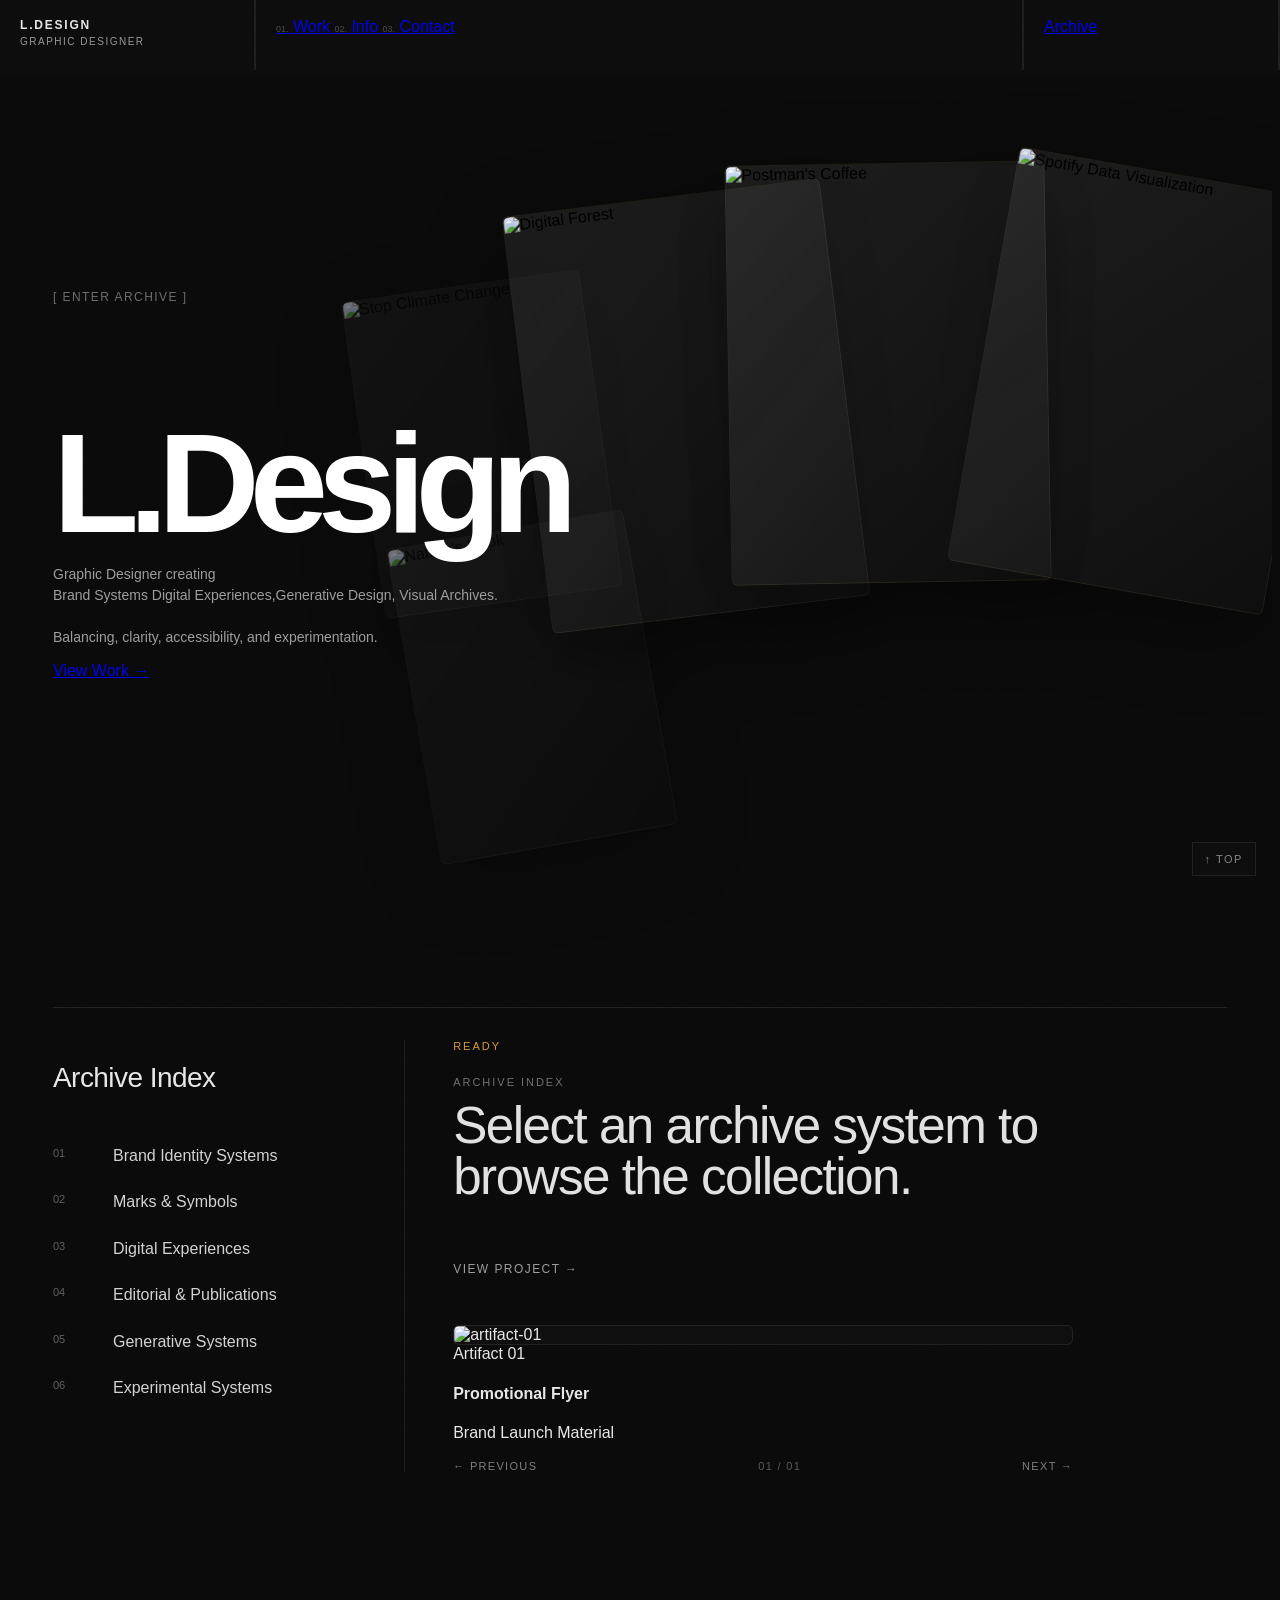
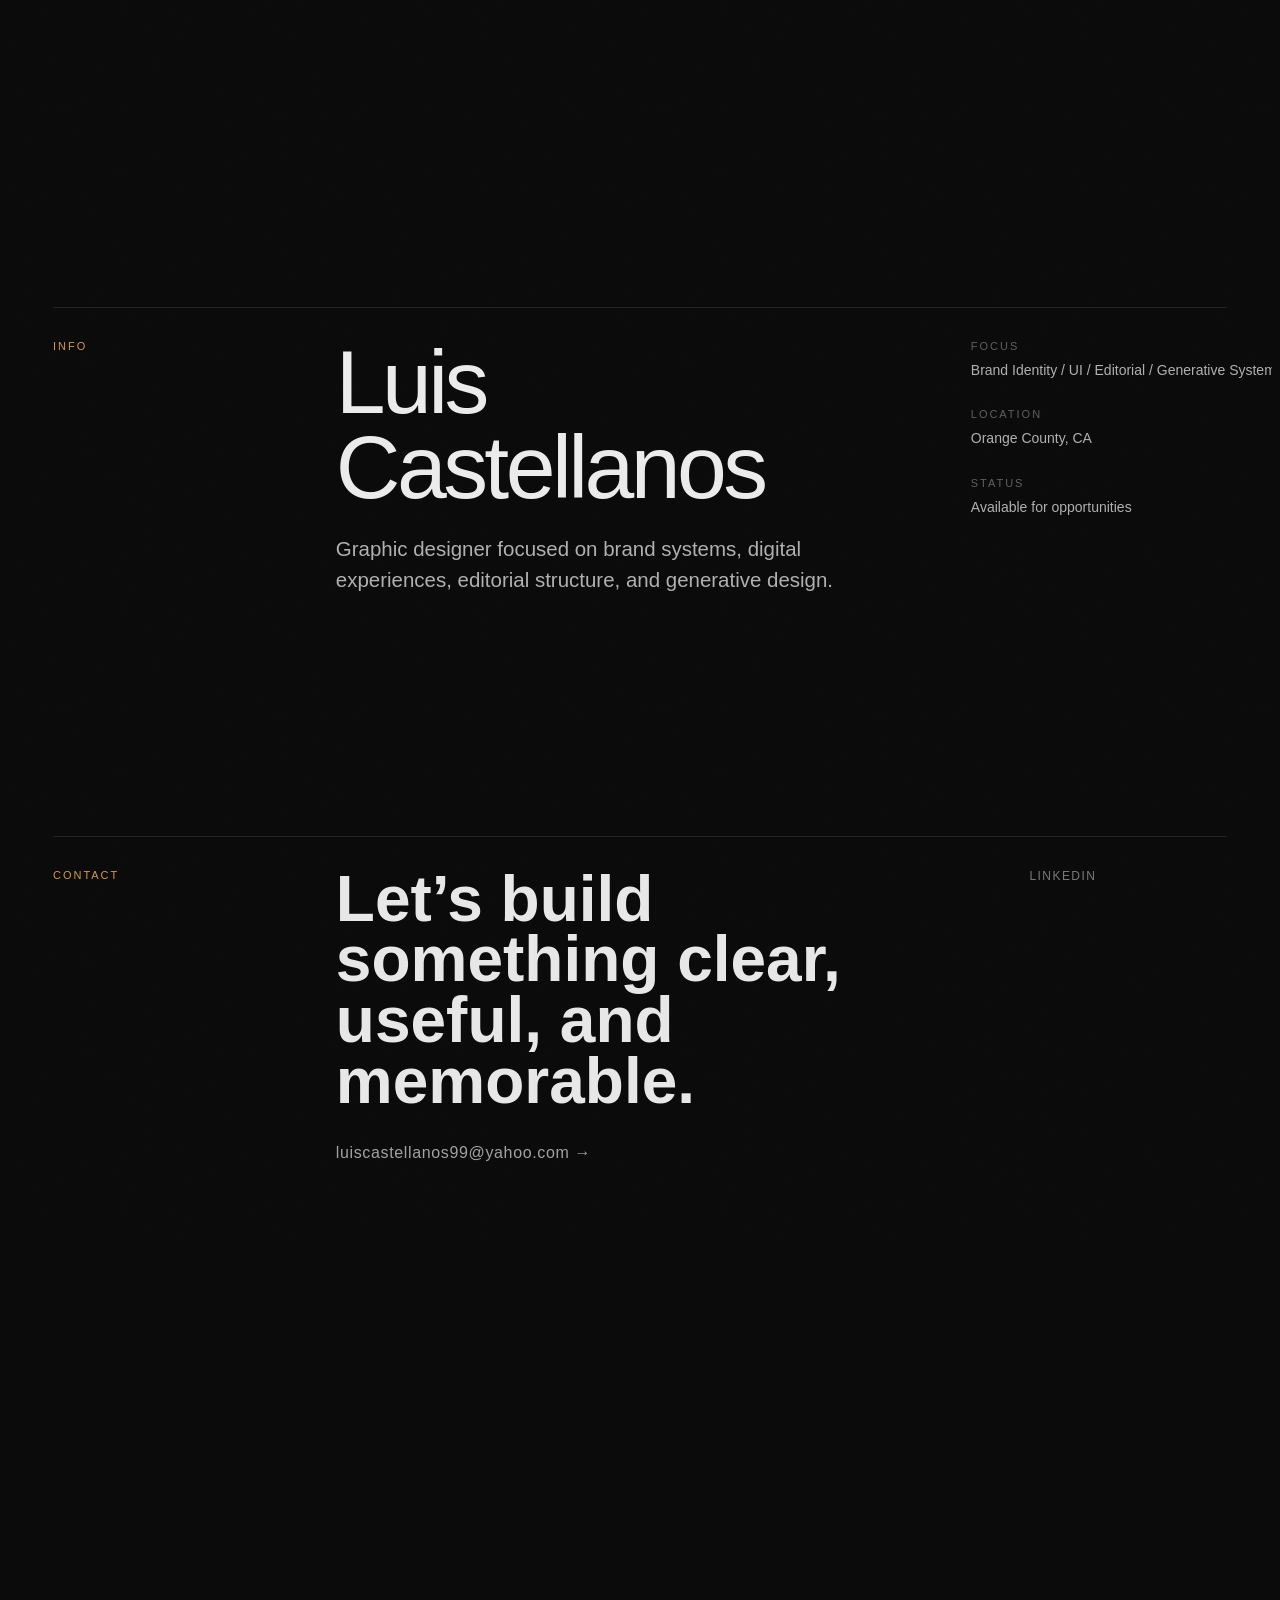
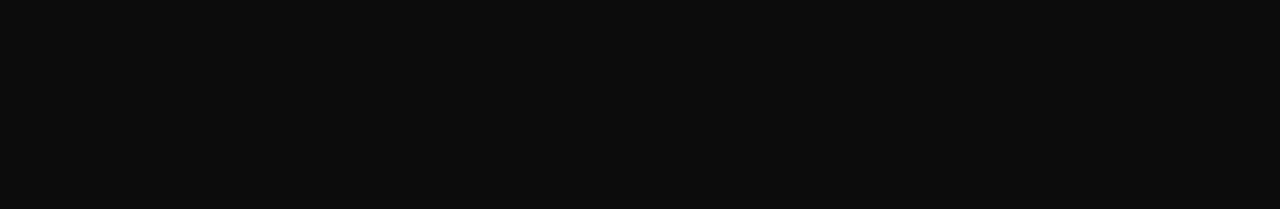
==== index.html @ 3e008306 "Add files via upload" ====
<!DOCTYPE html>
<html lang="en">
<head>
  <meta charset="UTF-8" />
  <meta name="viewport" content="width=device-width, initial-scale=1.0"/>
  <title>L.Design - Graphic Designer Portfolio</title>
  <link rel="stylesheet" href="style.css" />
  <link rel="stylesheet" href="postmans-coffee.css" />
  
</head>

<body>
  <div class="bg-texture">

    <div class="grain-layer"></div>
    <div class="grid-layer"></div>

    <!-- Nav Bar -->
    <nav class="nav-strip" role="navigation" aria-label="Main navigation">

      <!-- LEFT: Identity -->
      <div class="nav-zone nav-zone--left">
        <div class="nav-pip"></div>
        <div class="nav-identity">
          <span class="nav-identity__name">L.Design</span>
          <span class="nav-identity__role">Graphic Designer</span>
        </div>
      </div>

      <!-- CENTER: Primary Links -->
     <div class="nav-zone nav-zone--center">
   <a href="#archive" class="nav-link is-active">
    <span class="nav-link__index">01.</span>
    Work
  </a>

    <a href="#about" class="nav-link">
    <span class="nav-link__index">02.</span>
    Info
   </a>

    <a href="#contact" class="nav-link">
    <span class="nav-link__index">03.</span>
    Contact
      </a>
    </div>

      <!-- RIGHT: Archive -->
      <div class="nav-zone nav-zone--right">
        <a href="#archive" class="nav-tag">Archive</a>
        <div class="nav-pip"></div>
      </div>

      <!-- MOBILE: fallback -->
      <div class="nav-mobile-menu" aria-label="Open menu">
        <span></span>
        <span></span>
        <span></span>
      </div>

    </nav>
<!-- End of Nav Bar -->
 
 <!-- Hero Section -->
    <main class="hero-section">

  <section class="hero-copy">

    <span class="hero-label">[ ENTER ARCHIVE ]</span>

    <h1>L.Design</h1>

    <p>
      Graphic Designer creating<br>
      Brand Systems
      Digital Experiences,Generative Design, Visual Archives.
      <br>
      <br>
      Balancing, clarity, accessibility, and experimentation.
    </p>
     

    <a href="#work" class="hero-cta">View Work →</a>

  </section>


  <section class="hero-visual">

  <a href="digital-forest.html" class="hero-card card-1">
    <div class="card-float">
      <img
        src="images/Card-Visual-1-Vr2.webp"
        class="card-image"
        alt="Digital Forest">
    </div>

    <div class="annotation">
      <div class="annotation-line"></div>

      <div class="annotation-content">
        <span class="annotation-id">SYS-01</span>
        <h3 class="annotation-title">DIGITAL FOREST</h3>
        <p class="annotation-type">UI / UX Design System</p>
        <span class="annotation-status">ACTIVE ●</span>
      </div>
    </div>
  </a>


  <a href="postmans-coffee.html" class="hero-card card-2">
    <div class="card-float">
      <img
        src="images/Card-Visual-2-Vr2.webp"
        class="card-image"
        alt="Postman's Coffee">
    </div>

    <div class="annotation">
      <div class="annotation-line"></div>

      <div class="annotation-content">
        <span class="annotation-id">SYS-02</span>
        <h3 class="annotation-title">POSTMAN'S COFFEE</h3>
        <p class="annotation-type">Brand Identity System</p>
        <span class="annotation-status">ACTIVE ●</span>
        
      </div>
    </div>
  </a>


  <a href="spotify-data-visualization.html" class="hero-card card-3">
    <div class="card-float">
      <img
        src="images/Card-Visual-4-Vr2.jpg"
        class="card-image"
        alt="Spotify Data Visualization">
    </div>

    <div class="annotation">
      <div class="annotation-line"></div>

      <div class="annotation-content">
        <span class="annotation-id">SYS-21</span>
        <h3 class="annotation-title">SPOTIFY DATA VISUALIZATION</h3>
        <p class="annotation-type">Generative / Data System</p>
        <span class="annotation-status">ACTIVE ●</span>
      </div>
    </div>
  </a>

<div class="hero-card card-4 card-secondary">
  <div class="card-float">
    <img
      src="images/Card-Visual-4-Vr3.webp"
      class="card-image"
      alt="Stop Climate Change">
  </div>
</div>

<div class="hero-card card-5 card-secondary">
  <div class="card-float">
    <img
      src="images/Card-Visual-5-Vr3.webp"
      class="card-image"
      alt="Nature's Nook">
  </div>
</div>

</section>

</main>

<section id="archive" class="archive-section">
  <div class="archive-container">

    <div class="archive-list">
      <h2 class="archive-heading">Archive Index</h2>

<div class="archive-item">
  <button class="archive-trigger">
    <span class="archive-number">01</span>
    <span class="archive-title">Brand Identity Systems</span>
  </button>

  <div class="archive-systems">
    <button
      class="sys-item"
      data-title="Postman's Coffee"
      data-system="SYS-01"
      data-type="Brand Identity System"
      data-archive="ARCHIVE 01"
      data-artifacts="08 Artifacts"
      data-status="ACTIVE ●"
      data-description="A courier-inspired identity system spanning packaging, promotional materials, and product hierarchy."
      data-action="View Project →"
      data-image="images/ARCHIVE 01-Brand Identity Systems/SYS-01/artifact-01-flyer.webp"
      data-images="images/ARCHIVE 01-Brand Identity Systems/SYS-01/artifact-02-physical-mockups.webp"
      data-artifact-titles="Promotional Flyer,Physical Mockups,Postage Stamps,Patches & Stickers"
      data-artifact-types="Brand Launch Material,Product Visualization,Promotional Ephemera,Supporting Brand Assets"
      
      data-link="postmans-coffee.html">
      SYS-01 Postman's Coffee
    </button>

    <button
      class="sys-item"
      data-title="EverGrow"
      data-system="SYS-02"
      data-type="Brand Identity System"
      data-archive="ARCHIVE 01"
      data-artifacts="03 Artifacts"
      data-status="INDEX ONLY ●"
      data-description="A modular brand system for a B2B brand, featuring a flexible logo, color palette, and visual language adaptable to various applications."
      data-action="Preview Archive Entry Below"
      data-image="images/ARCHIVE 01-Brand Identity Systems/SYS-02/artifact-04-evergrow-cover.webp"
      data-images="images/ARCHIVE 01-Brand Identity Systems/SYS-02/artifact-02-Intro-flyer.webp,images/ARCHIVE 01-Brand Identity Systems/SYS-02/artifact-03-arborist season flyer.webp,images/ARCHIVE 01-Brand Identity Systems/SYS-02/artifact-04-evergrow-cover.webp, images/ARCHIVE 01-Brand Identity Systems/SYS-02/EG-Welcome Page.webp"
      data-artifact-titles="Catalog Cover,Company Overview Flyer,Arborist Seasonal Flyer"
      data-artifact-types="Catalog Design,Promotional Material,Campaign Asset"
      data-link="">
      SYS-02 EverGrow
    </button>
</div>
</div>

<div class="archive-item">
  <button class="archive-trigger">
    <span class="archive-number">02</span>
    <span class="archive-title">Marks & Symbols</span>
  </button>

  <div class="archive-systems">
    <button
      class="sys-item"
      data-title="Nature's Nook"
      data-system="SYS-06"
      data-type="Marks and Symbols"
      data-archive="ARCHIVE 02"
      data-artifacts="05 Artifacts"
      data-status="INDEX ONLY ●"
      data-description="A collection of logo marks and symbols for a nature-inspired brand, exploring patterns, motifs, and visual elements that evoke a sense of natural beauty and tranquility."
      data-action="Preview Archive Entry Below"
      data-image="images/ARCHIVE 02-Marks and Symbols/SYS-06  Nature's Nook/artifact-01-alternative-pattern.webp"
      data-images="images/ARCHIVE 02-Marks and Symbols/SYS-06  Nature's Nook/artifact-05-postcard-01.webp,images/ARCHIVE 02-Marks and Symbols/SYS-06  Nature's Nook/artifact-06-postcard-02.webp,images/ARCHIVE 02-Marks and Symbols/SYS-06  Nature's Nook/artifact-07-postcard-03.webp,
      images/ARCHIVE 02-Marks and Symbols/SYS-06  Nature's Nook/artifact-08-postcard-04.webp,images/ARCHIVE 02-Marks and Symbols/SYS-06  Nature's Nook/artifact-09-postcard-05.webp,images/ARCHIVE 02-Marks and Symbols/SYS-06  Nature's Nook/artifact-10-postcard-06.webp"
      data-artifact-titles="Alternative Pattern,Tea Postcard,Logo System,Nature's Nook Mark"
      data-artifact-types="Surface Study,Promotional Material,Identity Exploration,Final Mark"
      data-link="#">
      SYS-06 Nature's Nook
    </button>

    <button
      class="sys-item"
      data-title="EverGrow"
      data-system="SYS-07"
      data-type="Brand Identity System"
      data-archive="ARCHIVE 02"
      data-artifacts="04 Artifacts"
      data-status="INDEX ONLY ●"
      data-description="A versatile logo system for a B2B brand, featuring a flexible logo, color palette, and visual language adaptable to various applications."
      data-action="Preview Archive Entry Below"
      data-image="images/ARCHIVE 02-Marks and Symbols/SYS-07  EverGrow Logo System/artifact-01-black-hat_fnb-square.png"
      data-images="images/ARCHIVE 02-Marks and Symbols/SYS-07  EverGrow Logo System/artifact-01-black-hat_fnb-square.webp, images/ARCHIVE 02-Marks and Symbols/SYS-07  EverGrow Logo System/artifact-02-evergrow-logo.webp,
      images/ARCHIVE 02-Marks and Symbols/SYS-07  EverGrow Logo System/artifact-03-black-hat-rec.webp, images/ARCHIVE 02-Marks and Symbols/SYS-07  EverGrow Logo System/artifact-04-trucker_hat_(option-2).webp"
      data-artifact-titles="Primary Mark,Apparel Application,Hat Study,Field Uniform"
      data-artifact-types="Identity System,Brand Application,Merchandise Study,Brand Asset"
      data-link="">
      SYS-07 EverGrow
    </button>

    <button
      class="sys-item"
      data-title="Logo Mark"
      data-system="SYS-08"
      data-type="Brand Identity System"
      data-archive="ARCHIVE 02"
      data-artifacts="03 Artifacts"
      data-status="INDEX ONLY ●"
      data-description="A collection of logo marks and symbols for various projects, showcasing a range of design styles and concepts that explore the use of typography, negative space, and visual symbolism to create memorable and impactful logos."
      data-action="Preview Archive Entry Below"
      data-image="images/ARCHIVE 02-Marks and Symbols/SYS-08  Logo Marks/artifact-01-oscillo-logo.png"
      data-images="images/ARCHIVE 02-Marks and Symbols/SYS-08  Logo Marks/artifact-01-oscillo-logo.webp,images/ARCHIVE 02-Marks and Symbols/SYS-08  Logo Marks/artifact-02-chirp-logo.webp,
      images/ARCHIVE 02-Marks and Symbols/SYS-08  Logo Marks/artifact-03-digital-forest-logo.webp, images/ARCHIVE 02-Marks and Symbols/SYS-08  Logo Marks/artifact-04-natures-nook-logo.webp"
      data-artifact-titles="Primary Mark Set"
      data-artifact-types="Identity Exploration"
      data-link="#">
      SYS-08 Logo Mark
    </button>
</div>
</div>


<div class="archive-item">
  <button class="archive-trigger">
    <span class="archive-number">03</span>
    <span class="archive-title">Digital Experiences</span>
  </button>

  <div class="archive-systems">
    <button
      class="sys-item"
      data-title="Digital Forest"
      data-system="SYS-10"
      data-type="UI / UX Design System"
      data-archive="ARCHIVE 03"
      data-artifacts="03 Artifacts"
      data-status="ACTIVE ●"
      data-description="A digital experience centered around the concept of sustainable eco-friendly practices, featuring interactive elements, immersive visuals, and a user-friendly interface that allows users to explore and engage with the virtual environment in a meaningful way."
      data-action="View Project →"
      data-image="images/ARCHIVE 03-Digital Experiences/SYS-10  Digital Forest/artifact-03-front-mockup.webp"
      data-artifact-titles="Website Mockup,Perspective Mockup,Landing Page"
      ata-artifact-types="Interface Design,Presentation Asset,Website System"
      data-link="digital-forest.html">
      SYS-10 Digital Forest
    </button>
    <button
      class="sys-item"
      data-title="CSUF Arboretum App"
      data-system="SYS-11"
      data-type="UI / UX Design System"
      data-archive="ARCHIVE 03"
      data-artifacts="05 Artifacts"
      data-status="INDEX ONLY ●"
      data-description="A mobile application designed for the CSUF Arboretum, providing users with an interactive map, nest identification features, and educational resources to enhance their experience while exploring the arboretum's diverse collection of flora and bid nest building."
      data-action="Preview Archive Entry Below"
      data-image="images/ARCHIVE 03-Digital Experiences/SYS-11  CSUF Arboretum App/artifact-05-chirps-UX-UI.webp"
      data-images="images/ARCHIVE 03-Digital Experiences/SYS-11  CSUF Arboretum App/artifact-01-chirp_1-4-wires.webp,images/ARCHIVE 03-Digital Experiences/SYS-11  CSUF Arboretum App/artifact-02-chirp_5-7-wires.webp,images/ARCHIVE 03-Digital Experiences/SYS-11  CSUF Arboretum App/artifact-03-chirp_8-11-wire.webp,
      images/ARCHIVE 03-Digital Experiences/SYS-11  CSUF Arboretum App/artifact-04-chirp_12-14-wire.webp"
      data-artifact-titles="User Flow Cards,Interactive Screens,Prototype Sequence,Final Mockups"
      data-artifact-types="UX Mapping,Interface Design,Prototype Development,Presentation Asset"
      data-link="">
      SYS-11 CSUF Arboretum App
    </button>
</div>
</div>

<div class="archive-item">
  <button class="archive-trigger">
    <span class="archive-number">04</span>
    <span class="archive-title">Editorial & Publications</span>
  </button>

  <div class="archive-systems">
    <button
      class="sys-item"
      data-title="OCTA Yearbook"
      data-system="SYS-14"
      data-type="Editorial / Publication System"
      data-archive="ARCHIVE 04"
      data-artifacts="04 Artifacts"
      data-status="INDEX ONLY ●"
      data-description="A comprehensive yearbook showcasing the achievements and memories of the OCTA community."
      data-action="Preview Archive Entry Below"
      data-image="images/ARCHIVE 04-Editorial and Publications/SYS-14 OCTA Yearbook/artifact-01-2023-cover.webp"
      data-images="images/ARCHIVE 04-Editorial and Publications/SYS-14 OCTA Yearbook/artifact-01-2023-cover.webp,images/ARCHIVE 04-Editorial and Publications/SYS-14 OCTA Yearbook/artifact-02-2023-open-spread.webp,
      images/ARCHIVE 04-Editorial and Publications/SYS-14 OCTA Yearbook/artifact-03-2024-cover.webp,images/ARCHIVE 04-Editorial and Publications/SYS-14 OCTA Yearbook/artifact-04-2024-open-spread.webp"
      data-artifact-titles="2023 Cover,2023 Interior Spread,2024 Cover,2024 Interior Spread"
      data-artifact-types="Editorial Design,Publication Layout,Editorial Design,Publication Layout"
      data-link="">
      SYS-14 OCTA Yearbook
    </button>
    <button
      class="sys-item"
      data-title="EverGrow Catalog"
      data-system="SYS-15"
      data-type="Editorial / Publication System"
      data-archive="ARCHIVE 04"
      data-artifacts="04 Artifacts"
      data-status="INDEX ONLY ●"
      data-description="A product catalog for EverGrow, featuring a clean and modern design that highlights the brands offerings and emphasizes its commitment to sustainability and eco-friendly practices."
      data-action="Preview Archive Entry Below"
      data-image="images/ARCHIVE 04-Editorial and Publications/SYS-15 Evergrow Catalog/artifact-01-catalog-cover.webp"
      data-images="images/ARCHIVE 04-Editorial and Publications/SYS-15 Evergrow Catalog/artifact-01-catalog-cover.webp,images/ARCHIVE 04-Editorial and Publications/SYS-15 Evergrow Catalog/artifact-02-spread.webp"
      data-artifact-titles="Catalog Cover,Catalog Spread"
      data-artifact-types="Catalog Design,Product Layout"
      data-link="">
      SYS-15 EverGrow Catalog
    </button>
</div>
</div>

<div class="archive-item">
  <button class="archive-trigger">
    <span class="archive-number">05</span>
    <span class="archive-title">Generative Systems</span>
  </button>

  <div class="archive-systems">
    <button
      class="sys-item"
      data-title="Spotify Data Visualization"
      data-system="SYS-21"
      data-type="Processing / Data-Driven Visual System"
      data-archive="ARCHIVE 06"
      data-artifacts="06 Artifacts"
      data-status="ACTIVE ●"
      data-description="A generative visual system that transforms Spotify data into dynamic and immersive visualizations, allowing users to explore their music listening habits in a visually engaging way."
      data-action="View Project →"
      data-image="images/ARCHIVE 06-Generative Systems/SYS-21  Spotify Data Visualization/artifact-03-oscillo-front.webp"
      data-artifact-titles="System Overview,Interface Mockup,Data Visualization,Motion Demonstration"
      data-artifact-types="Data System,Interface Design,Generative Output,Video Documentation"
      data-artifact-titles="Final Visualization,Music Visualization"
      data-artifact-types="Interactive System,Motion Study"
      data-link="spotify-data-visualization.html">
      SYS-21 Spotify Data Visualization
    </button>
    <button
      class="sys-item"
      data-title="TouchDesigner Experiments"
      data-system="SYS-24"
      data-type="Audio Reactive Visual System / Generative Design"
      data-archive="ARCHIVE 06"
      data-artifacts="02 Artifacts"
      data-status="INDEX ONLY ●"
      data-description="A series of generative design experiments created using TouchDesigner, exploring the intersection of audio-reactive visuals and generative art to create immersive and dynamic visual experiences."
      data-action="View Project →"
      data-image="images/ARCHIVE 06-Generative Systems/SYS-24 TouchDesigner Experiments/artifact-01-event-image.webp"
      data-artifact-titles="Visual Experiment"
      data-artifact-types="Real-Time Graphics"
      data-link="touchdesigner-experiment.html">
      SYS-24 TouchDesigner Experiments
    </button>
  </div>
</div>

<div class="archive-item">
  <button class="archive-trigger">
    <span class="archive-number">06</span>
    <span class="archive-title">Experimental Systems</span>
  </button>

  <div class="archive-systems">
    <button
      class="sys-item"
      data-title="Stop Climate Change Campaign"
      data-system="SYS-27"
      data-type="Poster / Visual Identity / Campaign"
      data-archive="ARCHIVE 07"
      data-artifacts="08 Artifacts"
      data-status="INDEX ONLY ●"
      data-description="A campaign aimed at raising awareness about climate change and promoting sustainable practices, featuring a series of visually striking posters and a cohesive visual identity that conveys the urgency of the issue and encourages action."
      data-action="Preview Archive Entry Below"
      data-image="images/ARCHIVE 07-Experimental Work/SYS-27 Stop Climate Change Campaign/artifact-08-building- 3-poster-mockup.webp"
      data-images="images/ARCHIVE 07-Experimental Work/SYS-27 Stop Climate Change Campaign/artifact-01-rice-with-plastic.webp,images/ARCHIVE 07-Experimental Work/SYS-27 Stop Climate Change Campaign/artifact-02-sandwitch-poster.webp,images/ARCHIVE 07-Experimental Work/SYS-27 Stop Climate Change Campaign/artifact-03-sushi-poster.webp,
      images/ARCHIVE 07-Experimental Work/SYS-27 Stop Climate Change Campaign/artifact-04-rice-mockup.webp,images/ARCHIVE 07-Experimental Work/SYS-27 Stop Climate Change Campaign/artifact-05-sandwitch-mockup.webp,images/ARCHIVE 07-Experimental Work/SYS-27 Stop Climate Change Campaign/artifact-06-sushi-mockup.webp,images/ARCHIVE 07-Experimental Work/SYS-27 Stop Climate Change Campaign/artifact-07-inside-tsu-mockup-3-posters.webp"
      data-artifact-titles="Campaign Poster 01,Campaign Poster 02,Campaign Poster 03,Public Display,Series Installation,Campus Mockup,Publication Spread,Campaign System"
      data-artifact-types="Awareness Poster,Awareness Poster,Awareness Poster,Environmental Mockup,Campaign Display,Public Installation,Editorial Asset,Visual Identity"
      data-link="#">
      SYS-27 Stop Climate Change Campaign
    </button>
  </div>

  <div class="archive-systems">
    <button
      class="sys-item"
      data-title="Stop Climate Change Campaign"
      data-system="SYS-28"
      data-type="Narrative storytelling / Editorial Design / Multi-volume system design "
      data-archive="ARCHIVE 07"
      data-artifacts="07 Artifacts"
      data-status="INDEX ONLY ●"
      data-description="Reimaging the beloved fantasy series as a collection of rediscovered field journals documenting the hidden faerie world. Drawing inspiration from Victorian natural history books, scientific expedition notebooks, Gothic architecture, and Arthur Spiderwick’s original field guide, the project explores the intersection of scientific observation and supernatural folklore."
      data-action="Preview Archive Entry Below"
      data-image="images/ARCHIVE 07-Experimental Work/SYS-28 Book Covers/artifact-07-book cover_stack.webp"
      data-images="images/ARCHIVE 07-Experimental Work/SYS-28 Book Covers/artifact-01-book cover_b1.webp,images/ARCHIVE 07-Experimental Work/SYS-28 Book Covers/artifact-02-book-cover_b2.webp,images/ARCHIVE 07-Experimental Work/SYS-28 Book Covers/artifact-03-book-cover_b3.webp,images/ARCHIVE 07-Experimental Work/SYS-28 Book Covers/artifact-04-book cover_b2-front-dustcover.webp,
      images/ARCHIVE 07-Experimental Work/SYS-28 Book Covers/artifact-05-book cover_b3-front-wdustcover.webp,images/ARCHIVE 07-Experimental Work/SYS-28 Book Covers/artifcat-06-book cover_b1-front-wdustcover.webp"
      data-link="#">
      SYS-28 Editorial Storytelling Design
    </button>
  </div>

</div>

    </div><!-- /.archive-list -->

   <div class="preview-content">
  <span class="preview-status">READY</span>
  <span class="preview-archive">ARCHIVE INDEX</span>

  <h2 class="preview-title">
    Select an archive system to browse the collection.
  </h2>

  <p class="preview-type"></p>
  <span class="preview-artifacts"></span>

  <p class="preview-description"></p>
  <a class="preview-link" href="#">
  View Project →
</a>

<div class="preview-image-wrapper"> 

 <img
class="preview-image"
src="images/ARCHIVE 01-Brand Identity Systems/SYS-01/artifact-01-flyer.webp"
alt="artifact-01"
loading="lazy"
decoding="async">
</div> 

<div class="artifact-metadata">

  <span class="artifact-label">
    Artifact 01
  </span>

  <h4 class="artifact-title">
    Promotional Flyer
  </h4>

  <p class="artifact-type">
    Brand Launch Material
  </p>

</div>

<div class="artifact-controls">
  <button class="artifact-prev">← Previous</button>

  <span class="artifact-count">01 / 01</span>

  <button class="artifact-next">Next →</button>
</div>
</div>

  </div><!-- /.archive-container -->
</section>

<section id="about" class="info-section">
  <div class="info-container">

    <div class="info-label">
      INFO
    </div>

    <div class="info-main">
      <h2>Luis Castellanos</h2>

      <p>
        Graphic designer focused on brand systems, digital experiences,
        editorial structure, and generative design.
      </p>
    </div>

    <div class="info-meta">
      <div>
        <span>Focus</span>
        <p>Brand Identity / UI / Editorial / Generative Systems</p>
      </div>

      <div>
        <span>Location</span>
        <p>Orange County, CA</p>
      </div>

      <div>
        <span>Status</span>
        <p>Available for opportunities</p>
      </div>
    </div>

  </div>
</section>

<section id="contact" class="contact-section">
  <div class="contact-container">

    <div class="contact-label">
      CONTACT
    </div>

    <div class="contact-main">
      <h2>Let’s build something clear, useful, and memorable.</h2>

      <a href="mailto:luiscastellanos99@yahoo.com" class="contact-email">
        luiscastellanos99@yahoo.com →
      </a>
    </div>

    <div class="contact-meta">
      
      <a href="https://www.linkedin.com/in/luis-castellanos-garibay/" target="_blank" rel="noopener noreferrer">LinkedIn</a>
     
    </div>

  </div>
</section>

<script>
  const archiveItems = document.querySelectorAll(".archive-item");

  archiveItems.forEach((item) => {
    const trigger = item.querySelector(".archive-trigger");

    trigger.addEventListener("click", () => {
      archiveItems.forEach((otherItem) => {
        if (otherItem !== item) {
          otherItem.classList.remove("is-open");
        }
      });

      item.classList.toggle("is-open");
    });
  });
</script>

<script>
  const sysItems = document.querySelectorAll(".sys-item");

  const previewStatus = document.querySelector(".preview-status");
  const previewArchive = document.querySelector(".preview-archive");
  const previewTitle = document.querySelector(".preview-title");
  const previewType = document.querySelector(".preview-type");
  const previewArtifacts = document.querySelector(".preview-artifacts");
  const previewImage = document.querySelector(".preview-image");
  const previewLink = document.querySelector(".preview-link");
  const previewDescription = document.querySelector(".preview-description");

  /* Step 4 — new selectors */
  const artifactLabel = document.querySelector(".artifact-label");
  const artifactTitle = document.querySelector(".artifact-title");
  const artifactType = document.querySelector(".artifact-type");

  let currentImages = [];
  let currentImageIndex = 0;

  /* Step 4 — new arrays */
  let currentArtifactTitles = [];
  let currentArtifactTypes = [];

  const artifactPrev = document.querySelector(".artifact-prev");
  const artifactNext = document.querySelector(".artifact-next");
  const artifactCount = document.querySelector(".artifact-count");

  function updateArtifactImage() {
    if (!currentImages.length) return;

    previewImage.src = currentImages[currentImageIndex];
    artifactCount.textContent = `${String(currentImageIndex + 1).padStart(2, "0")} / ${String(currentImages.length).padStart(2, "0")}`;

    /* Step 4 — update artifact label/title/type on every image change */
    artifactLabel.textContent = `Artifact ${String(currentImageIndex + 1).padStart(2, "0")}`;
    artifactTitle.textContent = currentArtifactTitles[currentImageIndex] || "";
    artifactType.textContent = currentArtifactTypes[currentImageIndex] || "";
  }

  sysItems.forEach((item) => {
    item.addEventListener("click", () => {
      sysItems.forEach((otherItem) => {
        otherItem.classList.remove("is-active");
      });

      item.classList.add("is-active");

      previewStatus.textContent = item.dataset.status;
      previewArchive.textContent = `${item.dataset.archive} / ${item.dataset.system}`;
      previewTitle.textContent = item.dataset.title;
      previewType.textContent = item.dataset.type;
      previewArtifacts.textContent = item.dataset.artifacts;
      previewDescription.textContent = item.dataset.description;
      previewLink.textContent = item.dataset.action || "View Project →";

      /* Step 4 — populate artifact arrays from data attributes */
      currentArtifactTitles = item.dataset.artifactTitles
        ? item.dataset.artifactTitles.split(",")
        : [];

      currentArtifactTypes = item.dataset.artifactTypes
        ? item.dataset.artifactTypes.split(",")
        : [];

      currentImages = item.dataset.images
        ? item.dataset.images.split(",").map(path => path.trim())
        : [item.dataset.image];

      currentImageIndex = 0;
      updateArtifactImage();

      previewImage.alt = item.dataset.title;

      if (item.dataset.link) {
        previewLink.href = item.dataset.link;
        previewLink.style.pointerEvents = "auto";
        previewLink.style.opacity = "1";
      } else {
        previewLink.removeAttribute("href");
        previewLink.style.pointerEvents = "none";
        previewLink.style.opacity = ".35";
      }
    });
  });

  artifactPrev.addEventListener("click", () => {
    if (!currentImages.length) return;
    currentImageIndex = (currentImageIndex - 1 + currentImages.length) % currentImages.length;
    updateArtifactImage();
  });

  artifactNext.addEventListener("click", () => {
    if (!currentImages.length) return;
    currentImageIndex = (currentImageIndex + 1) % currentImages.length;
    updateArtifactImage();
  });
</script>

<a href="#" class="return-top">↑ Top</a>

</body>
</html>
---- style.css ----
@import url('https://fonts.cdnfonts.com/css/neue-montreal');

:root {
  --nav-height: 75px;
  --nav-bg: rgba(26, 26, 26, 0.215);
  --divider: rgba(255,255,255,.08);
  --text-main: rgba(255,255,255,.9);
  --text-sub: rgba(255, 255, 255, 0.574);
}

:root {
  --bg-base:       oklch(14.958% 0.00002 271.152);
  --grain-opacity: 0.05;
}

/* ─── Root ─── */
body,
.bg-texture {
  position: relative;
  background-color: var(--bg-base);
  overflow-x: hidden;
}

/* ─── Layer 1: Film Grain ─── */
body::before,
.bg-texture::before {
  content: "";
  position: absolute;
  inset: -20%;
  width: 140%;
  height: 140%;
  z-index: 1;
  pointer-events: none;
  background-image: url("data:image/svg+xml,%3Csvg xmlns='http://www.w3.org/2000/svg' width='300' height='300'%3E%3Cfilter id='grain'%3E%3CfeTurbulence type='fractalNoise' baseFrequency='0.72' numOctaves='4' stitchTiles='stitch'/%3E%3CfeColorMatrix type='saturate' values='0'/%3E%3C/filter%3E%3Crect width='300' height='300' filter='url(%23grain)' opacity='1'/%3E%3C/svg%3E");
  background-size: 300px 600px;
  opacity: var(--grain-opacity);
  mix-blend-mode: soft-light;
}

* {
  box-sizing: border-box;
}

body {
  font-family: "Neue Montreal", "Helvetica Neue", Helvetica, Arial, sans-serif;
}

h1,
h2,
h3,
h4,
p,
a,
button,
span {
  font-family: inherit;
}

/* FULL NAV STRIP */
.nav-strip {
  position: fixed;
  top: 0;
  left: 0;
  width: 100%;
  height: var(--nav-height);
  display: grid;
  grid-template-columns: 1fr 3fr 1fr;

  background: var(--nav-bg);

  z-index: auto;
}

/* ALL ZONES */
.nav-zone {
  position: relative;
  padding: 18px 20px;
}

/* vertical dividers */
.nav-zone:not(:last-child) {
  border-right: 2px solid var(--divider);
}

/* LEFT */
.nav-zone--left {
  display: flex;
  align-items: flex-start;
  justify-content: flex-start;
}

.nav-identity {
  display: flex;
  flex-direction: column;
  gap: 4px;
}

.nav-identity__name {
  font-family: "Neue Montreal", sans-serif;
  font-size: 12px;
  font-weight: 600;
  letter-spacing: .15em;
  text-transform: uppercase;
  color: var(--text-main);
}

.nav-identity__role {
  font-family: "Neue Montreal", sans-serif;
  font-size: 10px;
  font-weight: 400;
  letter-spacing: .15em;
  text-transform: uppercase;
  color: var(--text-sub);
}

/* CENTER EMPTY */
.nav-zone--center {
  min-width: 4px;
  align-items: center;
  justify-content: center;
}

/* RIGHT */
.nav-zone--right {
  display: flex;
  justify-content: flex-end;
  align-items: flex-start;
  justify-content: Left;
}

.nav-links {
  display: flex;
  flex-direction: column;
  align-items: flex-end;
  gap: 6px;
}

.nav-links a {
  display: flex;
  gap: 8px;
  text-decoration: none;
  color: inherit;
}

.nav-link__index {
  font-size: 9px;
  color: rgba(255,255,255,.25);
  min-width: 18px;
}

.nav-link__label {
  font-size: 10px;
  text-transform: uppercase;
  letter-spacing: .14em;
  color: rgba(255,255,255,.55);
}

.nav-links a:hover .nav-link__label {
  color: rgba(255,255,255,.95);
}

/* page offset */
body {
  margin: 1;
  padding-top: var(--nav-height);
}

/* Hero Section Begin */
.hero-section {
  min-height: calc(100vh - 96px);

  display: grid;
  grid-template-columns: 40% 60%;

  align-items: center;

  padding: 0 45px;

  position: relative;
  z-index: 2;
}

/* Left text */
.hero-copy {
  position: relative;
  z-index: 10;
  max-width: 560px;
}

.hero-label {
  font-family: "Neue Montreal", sans-serif;
  display: block;
  margin-bottom: 16px;
  font-size: 12px;
  letter-spacing: .12em;
  text-transform: uppercase;
  color: rgba(255,255,255,.4);
}

/* H1 Luis */
.hero-copy h1 {
  font-family: "Neue Montreal", sans-serif;
  font-size: clamp(82px, 11vw, 148px);
  line-height: .9;
  letter-spacing: -10px;
  color: white;
  margin-bottom: 16px;
}

/* color and size */
.hero-copy p {
  font-family: "Neue Montreal", sans-serif;
  font-weight: lighter;
  max-width: 500px;
  font-size: 14px;
  line-height: 1.5;
  color: rgb(158, 158, 158);
}

/* Right visual stack */
.hero-visual::after {
  content: "";
  position: relative;

  right: 4%;
  bottom: 7%;

  width: 400px;
  height: 250px;

  border-radius: 50%;

  background:
    radial-gradient(
      circle,
      rgba(216,154,61,.16) 0%,
      rgba(216,154,61,.5) 25%,
      rgba(216,154,61,.06) 100%,
      transparent 45%
    );

  filter: blur(75px);

  pointer-events: none;
  z-index: 0;
}

/* Temporary while cards are blank */
.hero-card {
  text-decoration: none;
  color: inherit;
  cursor: pointer;
  position: absolute;

  width: 320px;
  height: 420px;

  border-radius: 6px;

  background:
    linear-gradient(
      135deg,
      rgba(255,255,255,.08),
      rgba(255,255,255,.02)
    );

  border: 1px solid rgba(216,154,61,.08);

  transition:
    opacity .25s ease,
    border-color .25s ease,
    box-shadow .25s ease;

  box-shadow:
    0 24px 80px rgba(0,0,0,.35);
}

.hero-card::before {
  content: "";

  position: absolute;

  top: -12px;
  left: -12px;

  width: 16px;
  height: 1px;

  background: rgba(255,255,255,.25);

  opacity: 0;

  transition: opacity .25s ease;
}

.card-secondary {
  width: 240px;
  height: 320px;

  opacity: 0.72;

  filter: brightness(.9);
}

/* Left top card Digital forest */
.card-1 {
  top: 14%;
  left: 41%;
  filter: brightness(.92);
  z-index: 4;
  transform: rotate(-7deg);
}

/* Center card snack line */
.card-2 {
  top: 10%;
  left: 57%;
  filter: brightness(1);
  z-index: 5;
  transform: rotate(-1deg);
}

/* Right top card Logos */
.card-3 {
  top: 11%;
  left: 77%;
  filter: brightness(.96);
  z-index: 3;
  transform: rotate(10deg);
}

/* top right smaller card */
.card-4 {
  top: 25%;
  left: 28%;
  opacity: .5;
  z-index: 1;
  transform: rotate(-8deg);
}

/* left support card */
.card-5 {
  bottom: 5%;
  left: 32%;
  opacity: .5;
  z-index: 2;
  transform: rotate(-10deg);
}

.card-image {
  width: 100%;
  height: 100%;
  object-fit: cover;
  display: block;
  border-radius: 6px;
}

/* ==========================
   Technical Annotation
========================== */
.annotation {
  pointer-events: none;
  position: absolute;

  top: 105%;
  left: 25%;

  display: flex;
  align-items: flex-start;
  gap: 14px;

  z-index: 20;

  opacity: 0;

  transition:
    opacity .25s ease,
    transform .25s ease;
}

.annotation-line {
  width: 1px;
  height: 38px;
  background: rgba(255,255,255,.18);
}

.annotation-content {
  display: flex;
  flex-direction: column;
}

.annotation-id {
  font-family: "Neue Montreal", sans-serif;
  font-size: 10px;
  font-weight: 500;
  letter-spacing: .22em;
  text-transform: uppercase;
  color: rgba(255,255,255,.38);
  margin-bottom: 18px;
}

.annotation-title {
  margin: 0 0 4px 0;
  font-family: "Neue Montreal", sans-serif;
  font-size: 18px;
  font-weight: 450;
  letter-spacing: .02em;
  line-height: 1.1;
  text-transform: uppercase;
  color: rgba(255,255,255,.92);
}

.annotation-type {
  margin: 0;
  font-family: "Neue Montreal", sans-serif;
  font-size: 12px;
  font-weight: 400;
  line-height: 1.4;
  color: rgba(255,255,255,.55);
}

.annotation-status {
  margin-top: 12px;
  font-family: "Neue Montreal", sans-serif;
  font-size: 10px;
  font-weight: 500;
  letter-spacing: .18em;
  text-transform: uppercase;
  color: rgba(216,154,61,.85);
}

.hero-card:hover .annotation {
  transform: translateY(-3px);
}

.card-float {
  width: 100%;
  height: 100%;
}

@keyframes driftA {
  0%   { transform: translate(0px, 0px); }
  50%  { transform: translate(-8px, -18px); }
  100% { transform: translate(0px, 0px); }
}

@keyframes driftB {
  0%   { transform: translate(0px, 0px); }
  50%  { transform: translate(10px, 14px); }
  100% { transform: translate(0px, 0px); }
}

.card-1 .card-float { animation: driftA 15s ease-in-out infinite; }
.card-2 .card-float { animation: driftB 14s ease-in-out infinite; }
.card-3 .card-float { animation: driftA 16s ease-in-out infinite; }
.card-4 .card-float { animation: driftB 18s ease-in-out infinite; }
.card-5 .card-float { animation: driftA 18s ease-in-out infinite; }

.hero-visual:hover .hero-card {
  opacity: .35;
  transition: opacity .25s ease;
}

.hero-card:hover {
  border-color: rgba(255,255,255,.20);
  transform: translateY(-4px) scale(1.01);
  opacity: 1 !important;
}

.hero-card:hover .annotation-status {
  text-shadow: 0 0 8px rgba(237, 173, 78, 0.35);
}

/* When hovering hero area, hide all annotations */
.hero-visual:hover .annotation {
  opacity: 0;
}

/* Then show only hovered card annotation */
.hero-card:hover .annotation {
  opacity: 1;
}

/* ==========================
   Archive Index Section
========================== */

.archive-section {
  position: relative;
  z-index: 5;

  min-height: 100vh;
  padding: 120px 45px;

  color: rgba(255,255,255,.9);
}

.archive-container {
  display: grid;
  grid-template-columns: 30% 70%;
  gap: 48px;

  border-top: 1px solid rgba(255,255,255,.1);
  padding-top: 32px;
}

.archive-list {
  border-right: 1px solid rgba(255,255,255,.08);
  padding-right: 32px;
}

.archive-heading {
  margin-bottom: 48px;

  font-size: 28px;
  line-height: 1.1;
  font-weight: 500;
  letter-spacing: -0.02em;
  color: rgba(255,255,255,.9);
}

.archive-trigger {
  width: 100%;
  padding: 5px 0;

  display: grid;
  grid-template-columns: 44px 1fr;
  gap: 16px;

  background: transparent;
  border: none;
  color: inherit;
  text-align: left;
  cursor: pointer;
}

.archive-title {
  font-size: 16px;
  line-height: 1.15;
  color: rgba(255,255,255,.82);
}

.archive-number {
  font-size: 11px;
  color: rgba(255,255,255,.35);
}

.archive-trigger:hover {
  background: rgba(255,255,255,.025);
}

.archive-systems {
  padding: 0 0 18px 48px;

  display: flex;
  flex-direction: column;
  gap: 7px;

  max-height: 0;
  overflow: hidden;
  opacity: 0;

  transition:
    max-height .35s ease,
    opacity .25s ease;
}

.archive-item.is-open .archive-systems {
  max-height: 220px;
  opacity: 1;
}

.archive-item.is-open .archive-trigger {
  background: rgba(255,255,255,.025);
}

.archive-item.is-open .archive-title {
  color: rgba(255,255,255,.95);
}

.archive-item.is-open .archive-number {
  color: #D89A3D;
}

.sys-item {
  background: transparent;
  border: none;
  padding: 0;
  text-align: left;
  cursor: pointer;

  font-size: 12px;
  letter-spacing: .08em;
  text-transform: uppercase;

  color: rgba(255,255,255,.45);
}

.sys-item:hover {
  color: rgba(255,255,255,.9);
}

.sys-item.is-active {
  color: rgba(255,255,255,.95);
}

.sys-item.is-active::before {
  content: "●";
  color: #D89A3D;
  margin-right: 8px;
}

.archive-preview {
  min-height: 520px;
  padding-left: 32px;

  display: flex;
  align-items: flex-start;
  justify-content: flex-start;
}

.preview-placeholder {
  max-width: 420px;
}

.preview-label {
  display: block;
  margin-bottom: 24px;

  font-size: 11px;
  letter-spacing: .18em;
  text-transform: uppercase;

  color: #D89A3D;
}

.preview-placeholder p {
  margin: 0;
  font-size: 16px;
  line-height: 1.15;
  color: rgba(255,255,255,.72);
}

.preview-content {
  max-width: 620px;
}

.preview-status {
  display: block;
  margin-bottom: 24px;

  font-size: 11px;
  letter-spacing: .18em;
  text-transform: uppercase;

  color: #D89A3D;
}

.preview-archive {
  display: block;
  margin-bottom: 12px;

  font-size: 11px;
  letter-spacing: .18em;
  text-transform: uppercase;

  color: rgba(255,255,255,.42);
}

.preview-title {
  margin: 0 0 18px 0;

  font-size: clamp(36px, 4vw, 64px);
  line-height: 1;
  font-weight: 500;
  letter-spacing: -0.03em;

  color: rgba(255,255,255,.88);

  max-width: 700px;
}

.preview-type {
  margin: 0 0 18px 0;

  font-size: 18px;
  line-height: 1.4;

  color: rgba(255,255,255,.55);
}

.preview-artifacts {
  font-size: 11px;
  letter-spacing: .18em;
  text-transform: uppercase;

  color: rgba(255,255,255,.38);
}

.preview-image-wrapper {
  margin-top: 48px;
  width: 100%;
  max-width: 700px;

  overflow: hidden;
  border-radius: 6px;
  border: 1px solid rgba(255,255,255,.08);
  background: rgba(255,255,255,.02);
}

.preview-image {
  width: 100%;
  height: auto;
  max-width: 100%;
  image-rendering: auto; /* let the browser use its best algorithm */
  display: block;
}
.preview-link {
  display: inline-block;
  margin-top: 32px;

  font-size: 12px;
  letter-spacing: .12em;
  text-transform: uppercase;
  text-decoration: none;

  color: rgba(255,255,255,.6);

  transition: .2s ease;
}

.preview-link:hover {
  color: #D89A3D;
}

.preview-description {
  max-width: 560px;
  margin: 28px 0 0;

  font-size: 15px;
  line-height: 1.6;

  color: rgba(255,255,255,.58);
}

/* ==========================
   Project Page System
========================== */

.project-page {
  position: relative;
  z-index: 5;

  padding: 120px 45px;
  color: rgba(255,255,255,.9);
}

.project-header {
  max-width: 1100px;
  padding-top: 48px;
  margin-bottom: 64px;
}

.project-kicker {
  display: flex;
  gap: 18px;

  margin-bottom: 24px;

  font-size: 11px;
  letter-spacing: .18em;
  text-transform: uppercase;

  color: rgba(255,255,255,.42);
}

.project-kicker span:last-child {
  color: #D89A3D;
}

.project-header h1 {
  margin: 0 0 24px 0;

  font-size: clamp(56px, 9vw, 140px);
  line-height: .88;

  color: rgba(255,255,255,.94);
}

.project-subtitle {
  max-width: 640px;

  font-size: 18px;
  line-height: 1.45;

  color: rgba(255,255,255,.58);
}

/* ── Hero image: constrained, no forced aspect ratio ── */
.project-hero-image {
  width: 100%;
  max-width: 900px;
  margin: 0 auto 64px auto;
  border: 1px solid rgba(255,255,255,.08);
  overflow: hidden;
  background: rgba(255,255,255,.02);
}

.project-hero-image img {
  width: 100%;
  height: auto;
  max-height: 520px;
  display: block;
  object-fit: scale-down;
}

.project-meta {
  display: grid;
  grid-template-columns: repeat(4, 1fr);
  gap: 24px;

  padding: 24px 0 80px;

  border-top: 1px solid rgba(255,255,255,.08);
}

.project-meta span,
.section-label {
  display: block;

  margin-bottom: 18px;

  font-size: 11px;

  letter-spacing: .18em;

  text-transform: uppercase;

  color: #D89A3D;
}

.project-meta p {
  margin: 0;

  font-size: 14px;
  line-height: 1.4;

  color: rgba(255,255,255,.72);
}

.project-copy {
  max-width: 760px;
  margin-bottom: 80px;
}

.project-copy p {
  margin: 0;

  max-width: 780px;

  font-size: clamp(18px, 1.4vw, 22px);

  line-height: 1.65;

  color: rgba(255,255,255,.76);
}

.artifact-grid {
  display: grid;
  grid-template-columns: repeat(3, 1fr);
  gap: 10px;
}

.artifact-grid img {
  width: 100%;
  display: block;
  object-fit: contain;
  border: 1px solid rgba(255,255,255,.08);
}

.artifact-controls {
  max-width: 700px;

  margin-top: 18px;

  display: flex;
  justify-content: space-between;
  align-items: center;

  font-size: 11px;
  letter-spacing: .12em;
  text-transform: uppercase;

  color: rgba(255,255,255,.42);
}

.artifact-controls button {
  background: transparent;
  border: none;

  padding: 0;

  font: inherit;
  letter-spacing: inherit;
  text-transform: inherit;

  color: rgba(255,255,255,.48);

  cursor: pointer;

  transition: color .2s ease;
}

.artifact-controls button:hover {
  color: #D89A3D;
}

.artifact-count {
  color: rgba(255,255,255,.32);
}

.project-next {
  max-width: 1100px;
  margin: 120px auto 0;

  padding-top: 32px;

  display: flex;
  justify-content: space-between;
  align-items: flex-end;

  border-top: 1px solid rgba(255,255,255,.08);
}

.project-back,
.project-next-link {
  text-decoration: none;
  color: rgba(255,255,255,.55);

  transition: color .2s ease;
}

.project-back {
  font-size: 12px;
  letter-spacing: .12em;
  text-transform: uppercase;
}

.project-next-link {
  display: flex;
  flex-direction: column;
  align-items: flex-end;
  gap: 8px;
}

.project-next-link span {
  font-size: 11px;
  letter-spacing: .18em;
  text-transform: uppercase;
  color: rgba(255,255,255,.35);
}

.project-next-link strong {
  font-size: 22px;
  font-weight: 500;
  color: rgba(255,255,255,.82);
}

.project-back:hover,
.project-next-link:hover strong {
  color: #D89A3D;
}

/* ==========================
   FIGMA EMBED
========================== */

.figma-embed-section {
  max-width: 1200px;
  margin: 120px auto;
}

.figma-description {
  margin-top: 12px;
  margin-bottom: 24px;

  max-width: 600px;

  font-size: 16px;
  line-height: 1.6;

  color: rgba(255,255,255,.55);
}

.figma-embed-frame {
  width: 100%;
  aspect-ratio: 16 / 9;

  overflow: hidden;

  border: 1px solid rgba(255,255,255,.08);
  border-radius: 6px;

  background: rgba(255,255,255,.02);
}

.figma-embed-frame iframe {
  width: 100%;
  height: 100%;

  border: none;
  display: block;
}

.project-demo {
  max-width: 1100px;
  margin: 120px auto 0;
}

.demo-description {
  margin-top: 12px;
  margin-bottom: 24px;

  max-width: 620px;

  font-size: 16px;
  line-height: 1.6;

  color: rgba(255,255,255,.55);
}

.demo-video-frame {
  width: 100%;
  aspect-ratio: 16 / 9;

  overflow: hidden;

  border: 1px solid rgba(255,255,255,.08);
  border-radius: 6px;

  background: rgba(255,255,255,.02);
}

.demo-video-frame video {
  width: 100%;
  height: 100%;

  object-fit: cover;
  display: block;
}

.info-section {
  position: relative;
  z-index: 5;

  padding: 120px 45px;
  color: rgba(255,255,255,.9);
}

.info-container {
  display: grid;
  grid-template-columns: 20% 50% 30%;
  gap: 48px;

  border-top: 1px solid rgba(255,255,255,.1);
  padding-top: 32px;
}

.info-label {
  font-size: 11px;
  letter-spacing: .18em;
  text-transform: uppercase;
  color: #D89A3D;
}

.info-main h2 {
  margin: 0 0 24px 0;

  font-size: clamp(48px, 7vw, 96px);
  line-height: .95;
  font-weight: 500;
  letter-spacing: -0.04em;

  color: rgba(255,255,255,.92);
}

.info-main p {
  margin: 0;

  max-width: 620px;

  font-size: clamp(18px, 1.6vw, 24px);
  line-height: 1.5;

  color: rgba(255,255,255,.68);
}

.info-meta {
  display: flex;
  flex-direction: column;
  gap: 28px;
}

.info-meta span {
  display: block;
  margin-bottom: 8px;

  font-size: 11px;
  letter-spacing: .18em;
  text-transform: uppercase;

  color: rgba(255,255,255,.35);
}

.info-meta p {
  margin: 0;

  font-size: 14px;
  line-height: 1.45;

  color: rgba(255,255,255,.68);
}

.contact-section {
  position: relative;
  z-index: 5;

  padding: 120px 45px 80px;
  color: rgba(255,255,255,.9);
}

.contact-container {
  display: grid;
  grid-template-columns: 20% 55% 25%;
  gap: 48px;

  border-top: 1px solid rgba(255,255,255,.1);
  padding-top: 32px;
}

.contact-label {
  font-size: 11px;
  letter-spacing: .18em;
  text-transform: uppercase;
  color: #D89A3D;
}

.contact-main h2 {
  margin: 0 0 32px 0;

  max-width: 820px;

  font-size: clamp(36px, 5vw, 76px);
  line-height: .95;

  color: rgba(255,255,255,.9);
}

.contact-email {
  font-size: 16px;
  letter-spacing: .04em;

  text-decoration: none;
  color: rgba(255,255,255,.62);

  transition: color .2s ease;
}

.contact-email:hover {
  color: #D89A3D;
}

.contact-meta {
  display: flex;
  flex-direction: column;
  gap: 12px;
}

.contact-meta a {
  font-size: 12px;
  letter-spacing: .12em;
  text-transform: uppercase;

  text-decoration: none;
  color: rgba(255,255,255,.45);

  transition: color .2s ease;
}

.contact-meta a:hover {
  color: rgba(255,255,255,.9);
}

/* ==========================
   Responsive System
========================== */

/* Tablet */
@media (max-width: 1024px) {
  .hero-section {
    grid-template-columns: 1fr;
    min-height: auto;
    padding: 80px 32px 120px;
    gap: 64px;
  }

  .hero-copy h1 {
    font-size: clamp(64px, 14vw, 120px);
    letter-spacing: -6px;
  }

  .hero-visual {
    min-height: 620px;
  }

  .archive-container,
  .info-container,
  .contact-container {
    grid-template-columns: 1fr;
    gap: 40px;
  }

  .archive-list {
    border-right: none;
    padding-right: 0;
  }

  .archive-preview {
    padding-left: 0;
  }

  .project-meta {
    grid-template-columns: repeat(2, 1fr);
  }

  .artifact-grid {
    grid-template-columns: repeat(2, 1fr);
  }
}

/* Mobile */
@media (max-width: 700px) {
   .hero-card.card-4,
  .hero-card.card-5 {
    display: none !important;
    visibility: hidden !important;
  }

  :root {
    --nav-height: 64px;
  }
  

  body {
    padding-top: 64px;
  }

  /* Card positions — fixed, were incorrectly nested inside body */
  .card-1 {
    top: 10%;
    left: 5%;
  }

  .card-2 {
    top: 5%;
    left: 30%;
  }

  .card-3 {
    top: 10%;
    left: 55%;
  }

  .hero-card {
    width: 180px;
    height: 240px;
  }

   /* Stack hero into single column */
 .hero-section {
    display: flex;
    flex-direction: column;
    padding: 40px 20px 60px;
    min-height: unset;
    gap: 0;
  }

  .hero-visual::after {
    width: 220px;
    height: 220px;
    right: 10%;
    bottom: 10%;
    filter: blur(55px);
  }

   .hero-copy {
    max-width: 100%;
    margin-bottom: 40px;
  }

  .hero-copy h1 {
    font-size: clamp(56px, 18vw, 88px);
    letter-spacing: -4px;
  }

  .hero-copy p {
    font-size: 13px;
    max-width: 340px;
  }

 .hero-visual {
    min-height: 320px;
    max-height: 320px;
    width: 100%;
    position: relative;
    overflow: hidden;      /* stops cards bleeding outside */
    transform: none;
  }

  .nav-strip {
    grid-template-columns: 1fr 1fr;
  }

  .nav-zone--center {
    display: none;
  }

  .nav-zone--right {
    justify-content: flex-end;
  }

  .archive-section,
  .info-section,
  .contact-section,
  .project-page {
    padding-left: 20px;
    padding-right: 20px;
  }

  .archive-container {
    grid-template-columns: 1fr;
  }

  .archive-title {
    font-size: 15px;
  }

  .preview-title {
    font-size: clamp(30px, 10vw, 48px);
  }

  .preview-image-wrapper {
    min-height: 320px;
  }

  .artifact-metadata {
  margin-top: 20px;
}

.artifact-label {
  display: block;

  margin-bottom: 8px;

  font-size: 10px;
  letter-spacing: .18em;
  text-transform: uppercase;

  color: #D89A3D;
}

.artifact-title {
  margin: 0;

  font-size: 18px;
  font-weight: 500;

  color: rgba(255,255,255,.9);
}

.artifact-type {
  margin-top: 6px;

  font-size: 14px;
  line-height: 1.4;

  color: rgba(255,255,255,.52);
}

  .info-main h2,
  .contact-main h2 {
    font-size: clamp(34px, 12vw, 58px);
  }

  .project-header h1 {
    font-size: clamp(44px, 14vw, 80px);
  }

  .project-meta {
    grid-template-columns: 1fr;
  }

  .artifact-grid {
    grid-template-columns: 1fr;
  }

  .project-next {
    flex-direction: column;
    align-items: flex-start;
    gap: 32px;
  }

  .project-next-link {
    align-items: flex-start;
  }
}

.return-top {
  position: fixed;
  right: 24px;
  bottom: 24px;
  z-index: 9999;

  font-size: 11px;
  letter-spacing: .14em;
  text-transform: uppercase;
  text-decoration: none;

  color: rgba(255,255,255,.5);
  background: rgba(17,17,17,.65);

  border: 1px solid rgba(255,255,255,.08);
  padding: 10px 12px;

  backdrop-filter: blur(8px);

  transition: color .2s ease, border-color .2s ease;
}

.return-top:hover {
  color: #D89A3D;
  border-color: rgba(216,154,61,.35);
}
.return-top {
  position: fixed;
  right: 24px;
  bottom: 24px;
  z-index: 9999;

  font-size: 11px;
  letter-spacing: .14em;
  text-transform: uppercase;
  text-decoration: none;

  color: rgba(255,255,255,.5);
  background: rgba(17,17,17,.65);

  border: 1px solid rgba(255,255,255,.08);
  padding: 10px 12px;

  backdrop-filter: blur(8px);

  transition: color .2s ease, border-color .2s ease;
}

.return-top:hover {
  color: #D89A3D;
  border-color: rgba(216,154,61,.35);
}
---- postmans-coffee.css ----
@import url('https://fonts.cdnfonts.com/css/neue-montreal');

:root {
  --nav-height: 75px;
  --nav-bg: rgba(26, 26, 26, 0.215);
  --divider: rgba(255,255,255,.08);
  --text-main: rgba(255,255,255,.9);
  --text-sub: rgba(255, 255, 255, 0.574);
}

:root {
  --bg-base:       oklch(14.958% 0.00002 271.152);
  --grain-opacity: 0.05;
}

/* ─── Root ─── */
body,
.bg-texture {
  position: relative;
  background-color: var(--bg-base);
  overflow-x: hidden;
}

/* ─── Layer 1: Film Grain ─── */
body::before,
.bg-texture::before {
  content: "";
  position: absolute;
  inset: -20%;
  width: 140%;
  height: 140%;
  z-index: 1;
  pointer-events: none;
  background-image: url("data:image/svg+xml,%3Csvg xmlns='http://www.w3.org/2000/svg' width='300' height='300'%3E%3Cfilter id='grain'%3E%3CfeTurbulence type='fractalNoise' baseFrequency='0.72' numOctaves='4' stitchTiles='stitch'/%3E%3CfeColorMatrix type='saturate' values='0'/%3E%3C/filter%3E%3Crect width='300' height='300' filter='url(%23grain)' opacity='1'/%3E%3C/svg%3E");
  background-size: 300px 600px;
  opacity: var(--grain-opacity);
  mix-blend-mode: soft-light;
}

* {
  box-sizing: border-box;
}

/* FULL NAV STRIP */
.nav-strip {
  position: fixed;
  top: 0;
  left: 0;
  width: 100%;
  height: var(--nav-height);
  display: grid;
  grid-template-columns: 1fr 3fr 1fr;

  background: var(--nav-bg);

  z-index: auto;
}

/* ALL ZONES */
.nav-zone {
  position: relative;
  padding: 18px 20px;
}

/* vertical dividers */
.nav-zone:not(:last-child) {
  border-right: 2px solid var(--divider);
}

/* LEFT */
.nav-zone--left {
  display: flex;
  align-items: flex-start;
  justify-content: flex-start;
}

.nav-identity {
  display: flex;
  flex-direction: column;
  gap: 4px;
}

.nav-identity__name {
  font-family: "Neue Montreal", sans-serif;
  font-size: 12px;
  font-weight: 600;
  letter-spacing: .15em;
  text-transform: uppercase;
  color: var(--text-main);
}

.nav-identity__role {
  font-family: "Neue Montreal", sans-serif;
  font-size: 10px;
  font-weight: 400;
  letter-spacing: .15em;
  text-transform: uppercase;
  color: var(--text-sub);
}

/* CENTER EMPTY */
.nav-zone--center {
  min-width: 4px;
  align-items: center;
  justify-content: center;
}

/* RIGHT */
.nav-zone--right {
  display: flex;
  justify-content: flex-end;
  align-items: flex-start;
  justify-content: Left;
}

.nav-links {
  display: flex;
  flex-direction: column;
  align-items: flex-end;
  gap: 6px;
}

.nav-links a {
  display: flex;
  gap: 8px;
  text-decoration: none;
  color: inherit;
}

.nav-link__index {
  font-size: 9px;
  color: rgba(255,255,255,.25);
  min-width: 18px;
}

.nav-link__label {
  font-size: 10px;
  text-transform: uppercase;
  letter-spacing: .14em;
  color: rgba(255,255,255,.55);
}

.nav-links a:hover .nav-link__label {
  color: rgba(255,255,255,.95);
}
/* ==========================
   Project Page System
========================== */

.project-page {
  position: relative;
  z-index: 5;

  padding: 120px 45px;
  color: rgba(255,255,255,.9);
}

.project-header {
  max-width: 1100px;
  padding-top: 48px;
  margin-bottom: 64px;
}

.project-kicker {
  display: flex;
  gap: 18px;

  margin-bottom: 24px;

  font-size: 11px;
  letter-spacing: .18em;
  text-transform: uppercase;

  color: rgba(255,255,255,.42);
}

.project-kicker span:last-child {
  color: #D89A3D;
}

.project-header h1 {
  margin: 0 0 24px 0;

  font-size: clamp(56px, 9vw, 140px);
  line-height: .88;

  color: rgba(255,255,255,.94);
}

.project-subtitle {
  max-width: 640px;

  font-size: 18px;
  line-height: 1.45;

  color: rgba(255,255,255,.58);
}

/* ── Hero image: constrained, no forced aspect ratio ── */
.project-hero-image {
  width: 100%;
  max-width: 900px;
  margin: 0 auto 64px auto;
  border: 1px solid rgba(255,255,255,.08);
  overflow: hidden;
  background: rgba(255,255,255,.02);
}

.project-hero-image img {
  width: 100%;
  height: auto;
  max-height: 520px;
  display: block;
  object-fit: scale-down;
}

.project-meta {
  display: grid;
  grid-template-columns: repeat(4, 1fr);
  gap: 24px;

  padding: 24px 0 80px;

  border-top: 1px solid rgba(255,255,255,.08);
}

.project-meta span,
.section-label {
  display: block;

  margin-bottom: 18px;

  font-size: 11px;

  letter-spacing: .18em;

  text-transform: uppercase;

  color: #D89A3D;
}

.project-meta p {
  margin: 0;

  font-size: 14px;
  line-height: 1.4;

  color: rgba(255,255,255,.72);
}

.project-copy {
  max-width: 760px;
  margin-bottom: 80px;
}

.project-copy p {
  margin: 0;

  max-width: 780px;

  font-size: clamp(18px, 1.4vw, 22px);

  line-height: 1.65;

  color: rgba(255,255,255,.76);
}

.artifact-grid {
  display: grid;
  grid-template-columns: repeat(3, 1fr);
  gap: 10px;
}

.artifact-grid img {
  width: 100%;
  display: block;
  object-fit: contain;
  border: 1px solid rgba(255,255,255,.08);
}

.project-next {
  max-width: 1100px;
  margin: 120px auto 0;

  padding-top: 32px;

  display: flex;
  justify-content: space-between;
  align-items: flex-end;

  border-top: 1px solid rgba(255,255,255,.08);
}

.project-back,
.project-next-link {
  text-decoration: none;
  color: rgba(255,255,255,.55);

  transition: color .2s ease;
}

.project-back {
  font-size: 12px;
  letter-spacing: .12em;
  text-transform: uppercase;
}

.project-next-link {
  display: flex;
  flex-direction: column;
  align-items: flex-end;
  gap: 8px;
}

.project-next-link span {
  font-size: 11px;
  letter-spacing: .18em;
  text-transform: uppercase;
  color: rgba(255,255,255,.35);
}

.project-next-link strong {
  font-size: 22px;
  font-weight: 500;
  color: rgba(255,255,255,.82);
}

.project-back:hover,
.project-next-link:hover strong {
  color: #D89A3D;
}
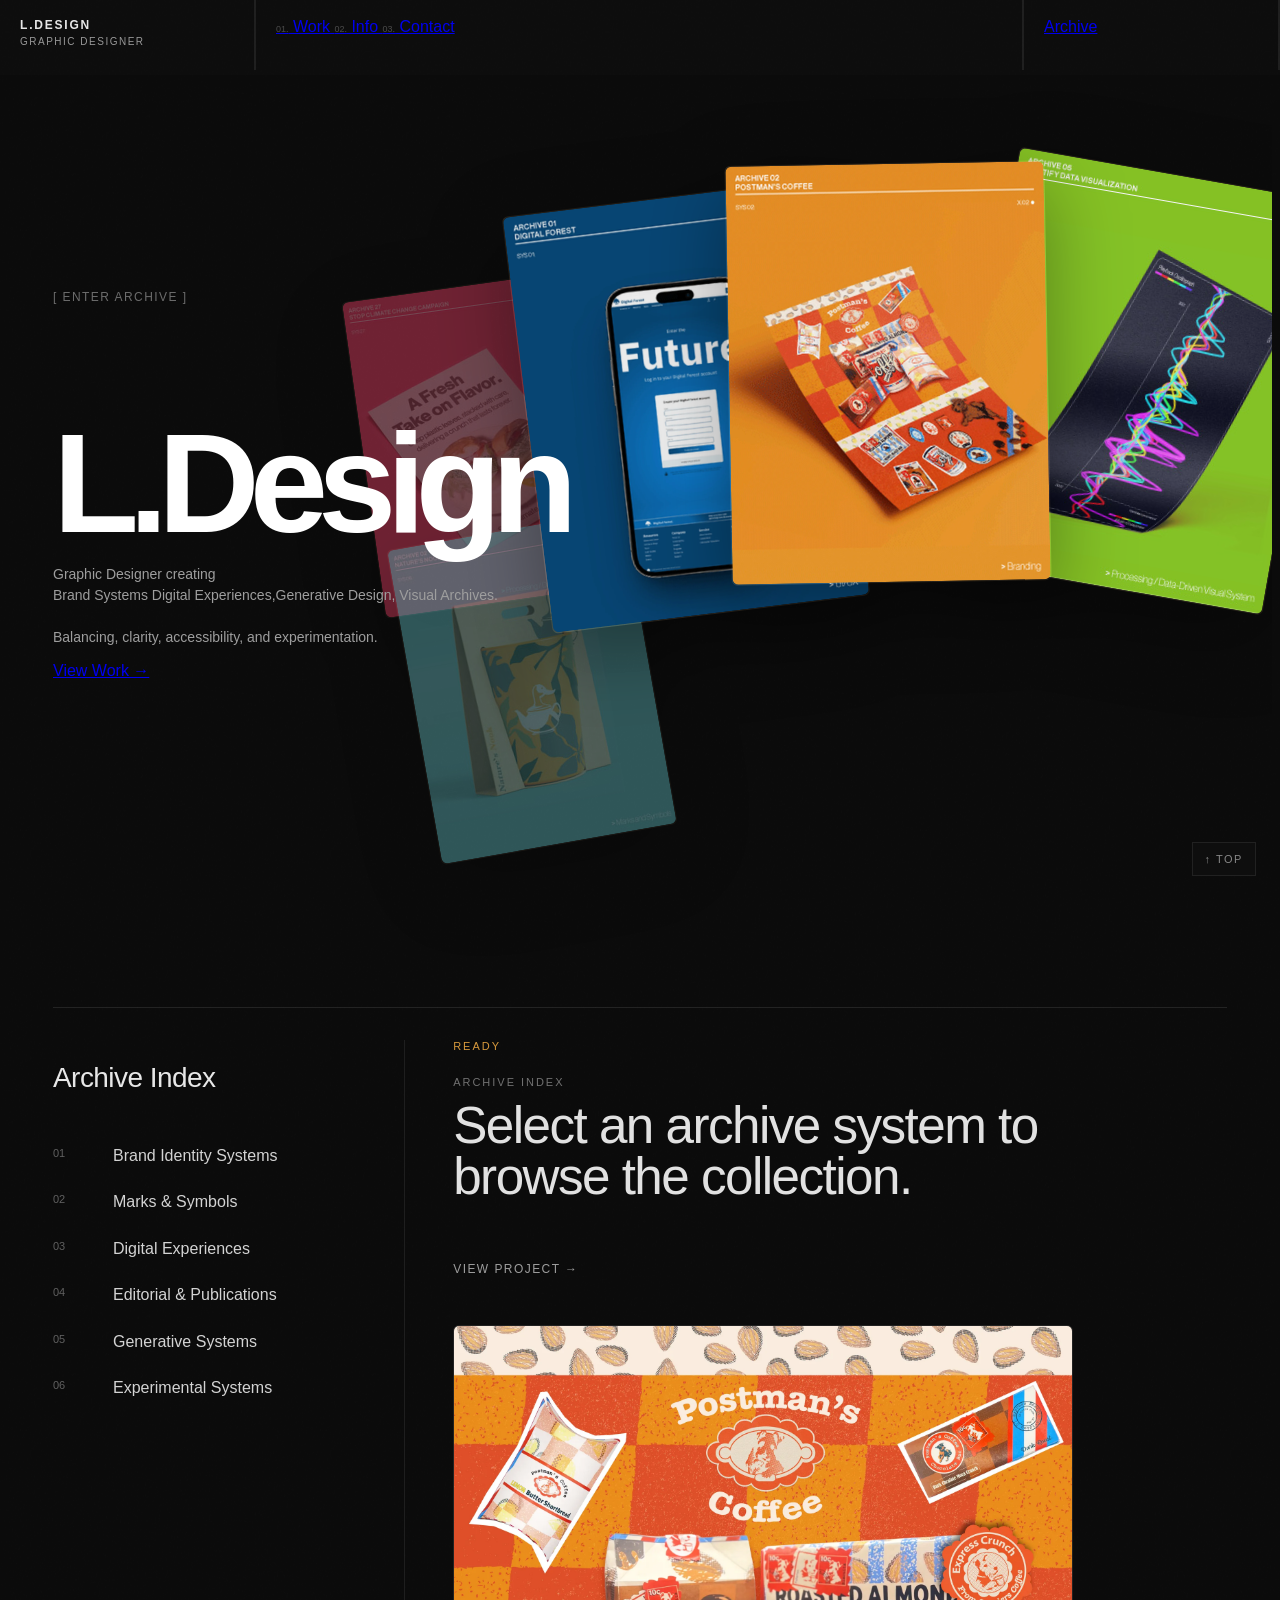
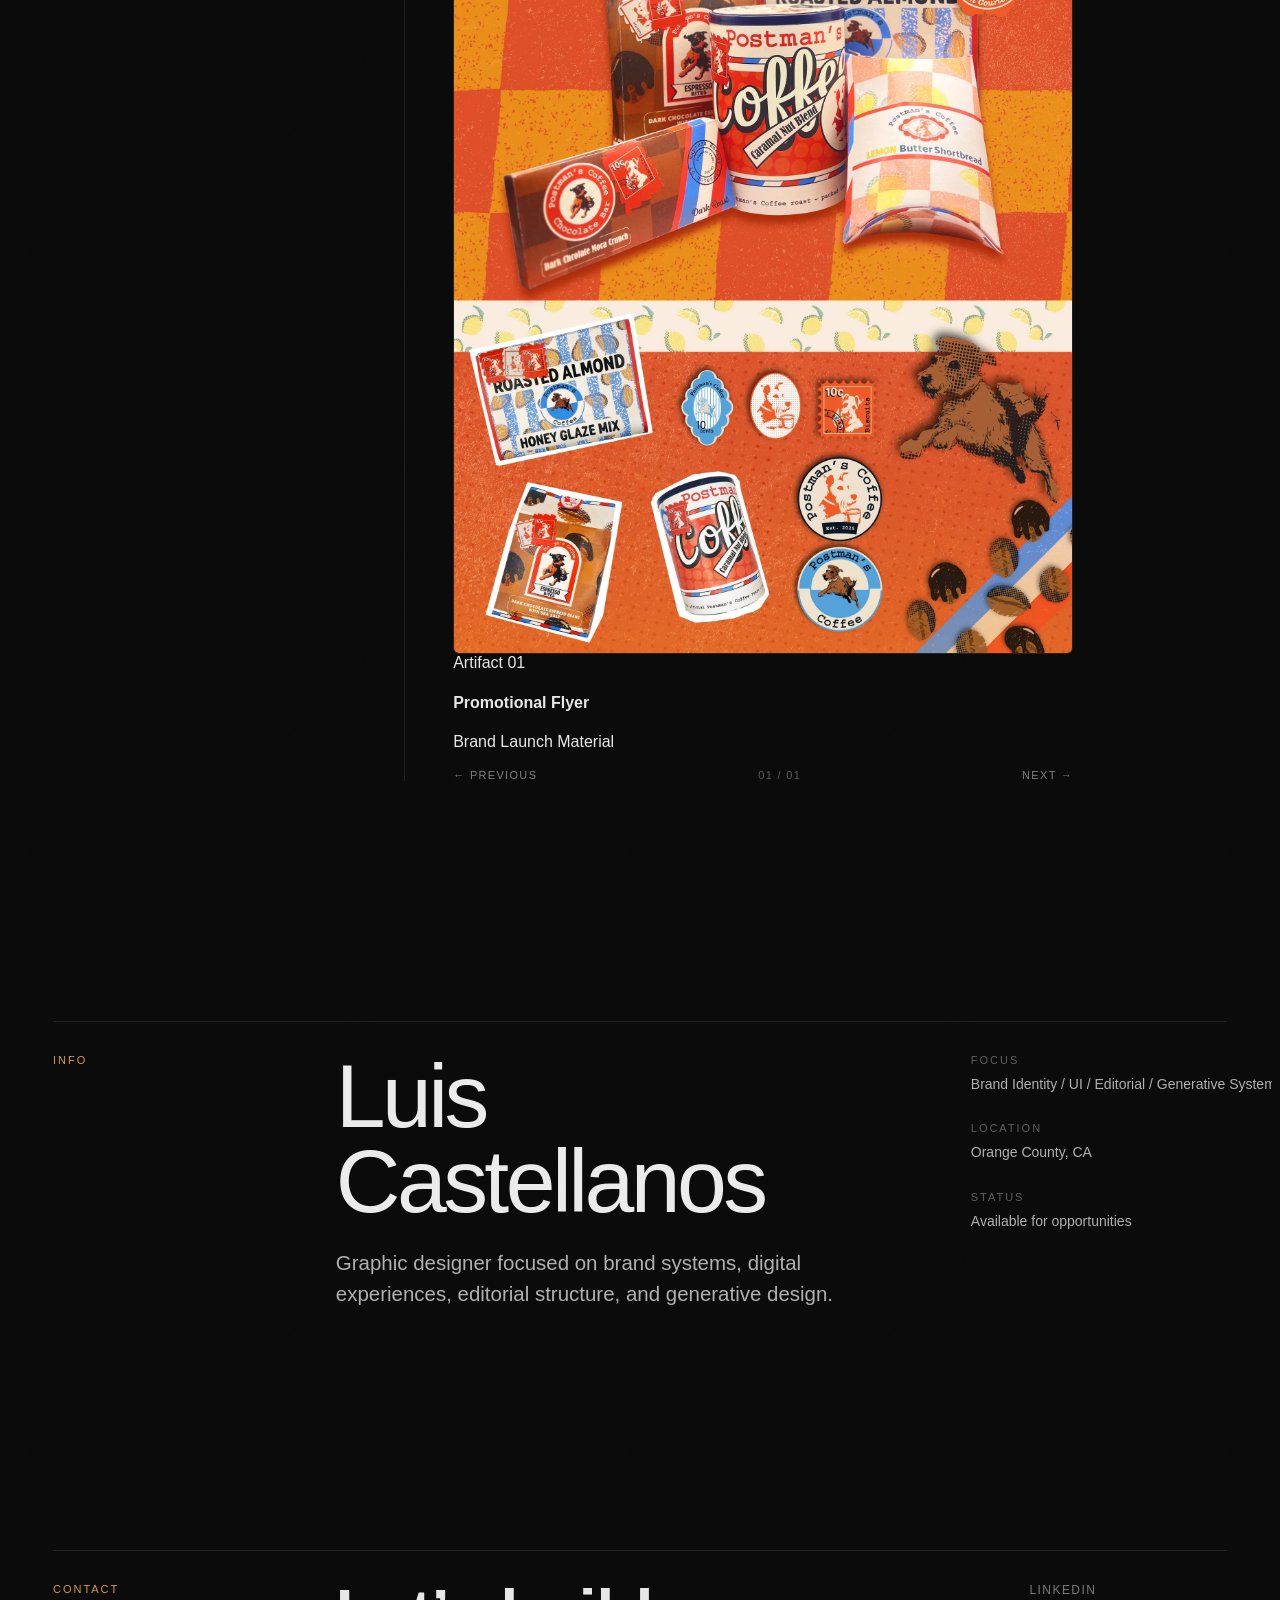
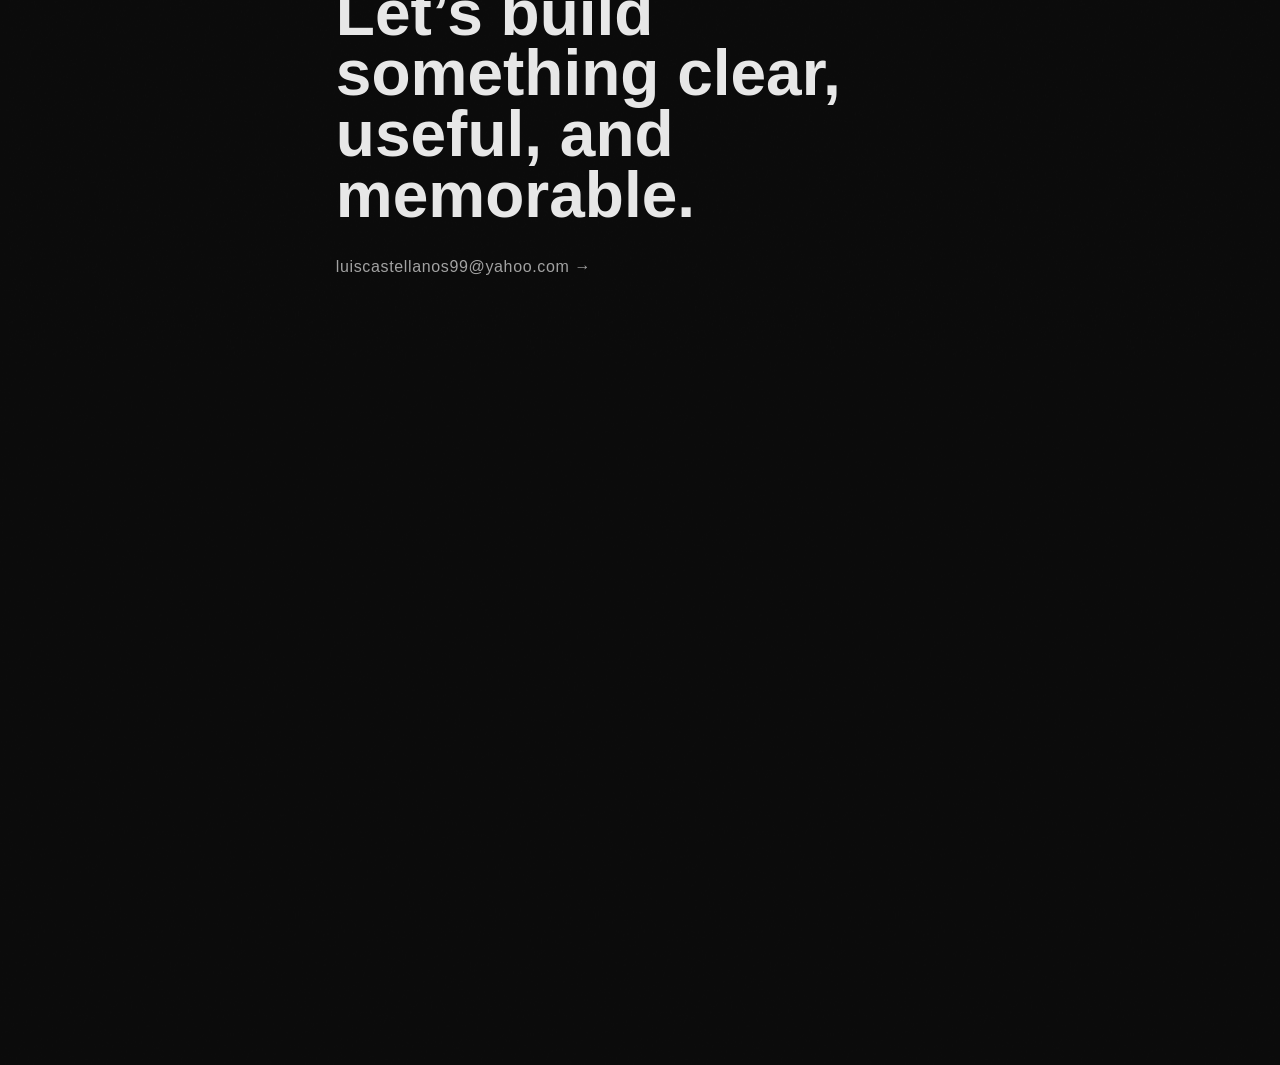
==== commit 6709ad32: "Update index.html trigger pages deployment" ====
--- a/index.html
+++ b/index.html
@@ -706,6 +706,6 @@
 </script>
 
 <a href="#" class="return-top">↑ Top</a>
-
+<!-- deployment trigger -->
 </body>
 </html>
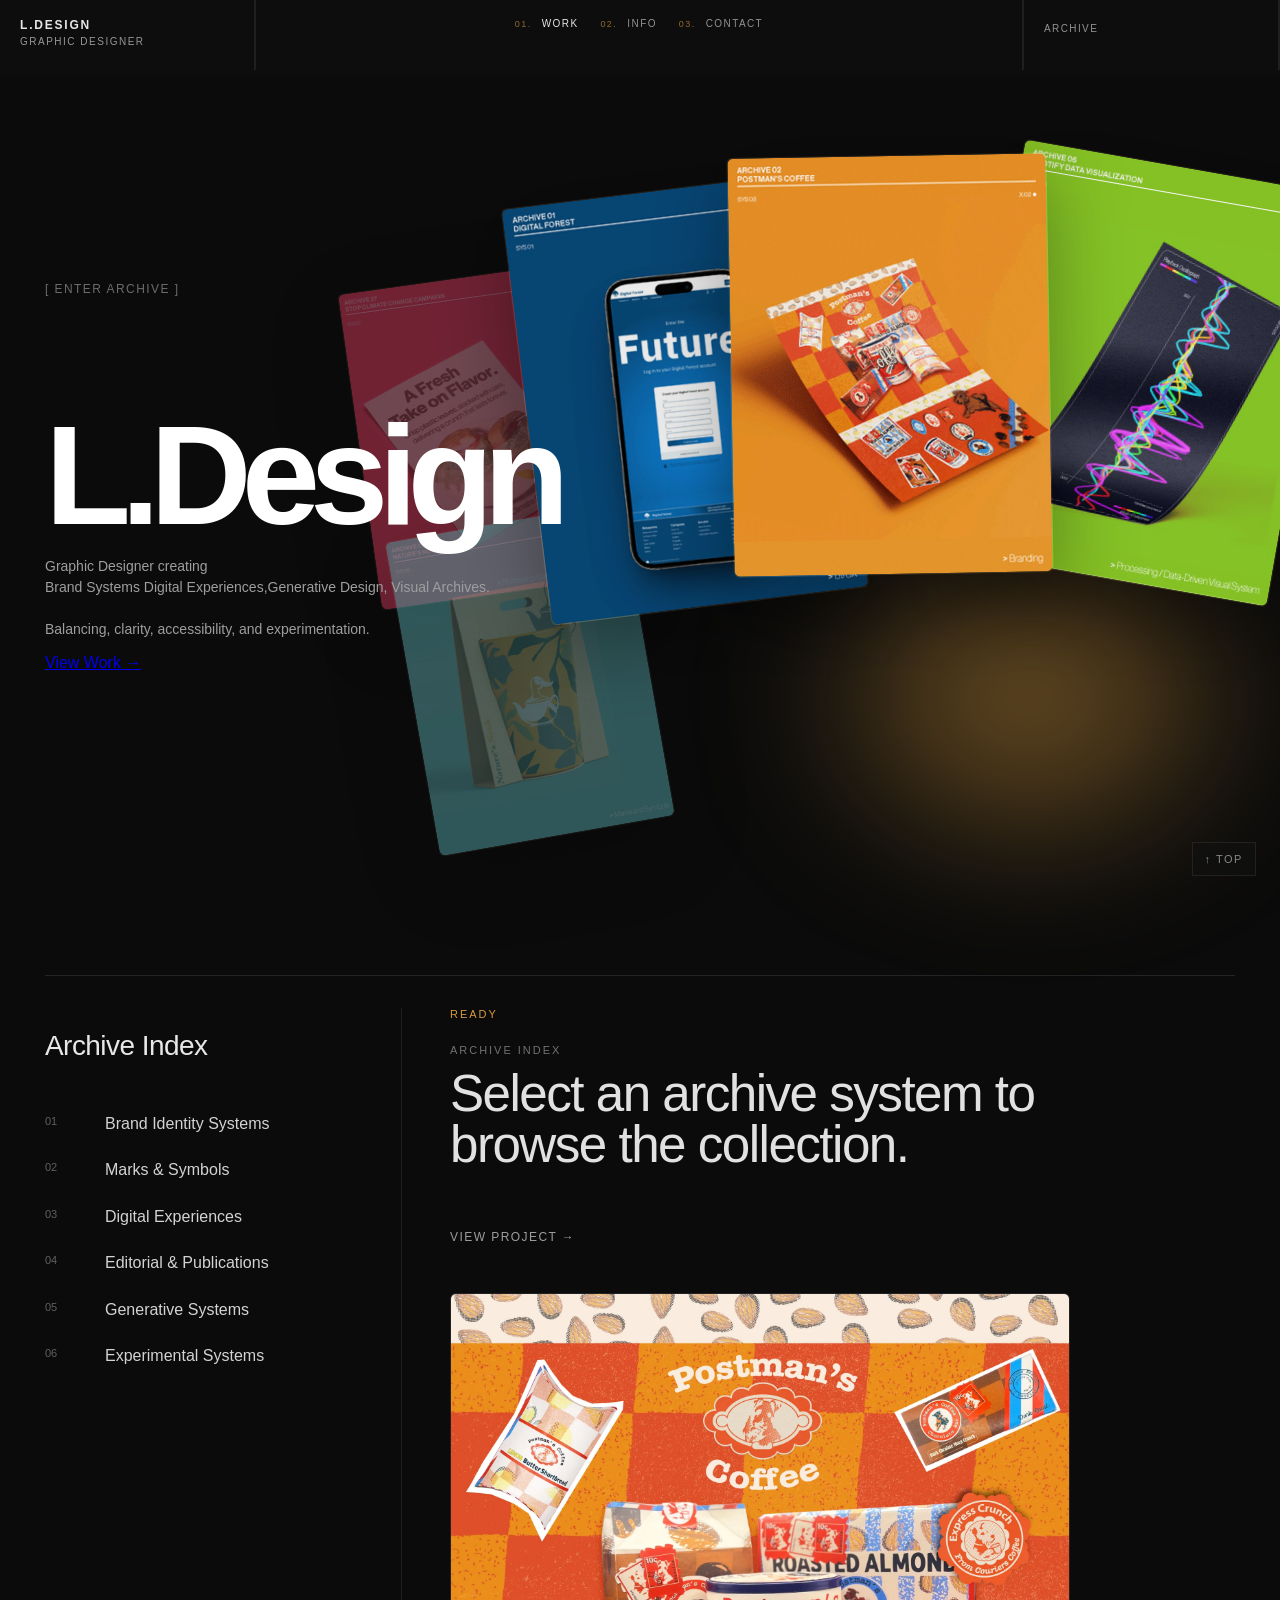
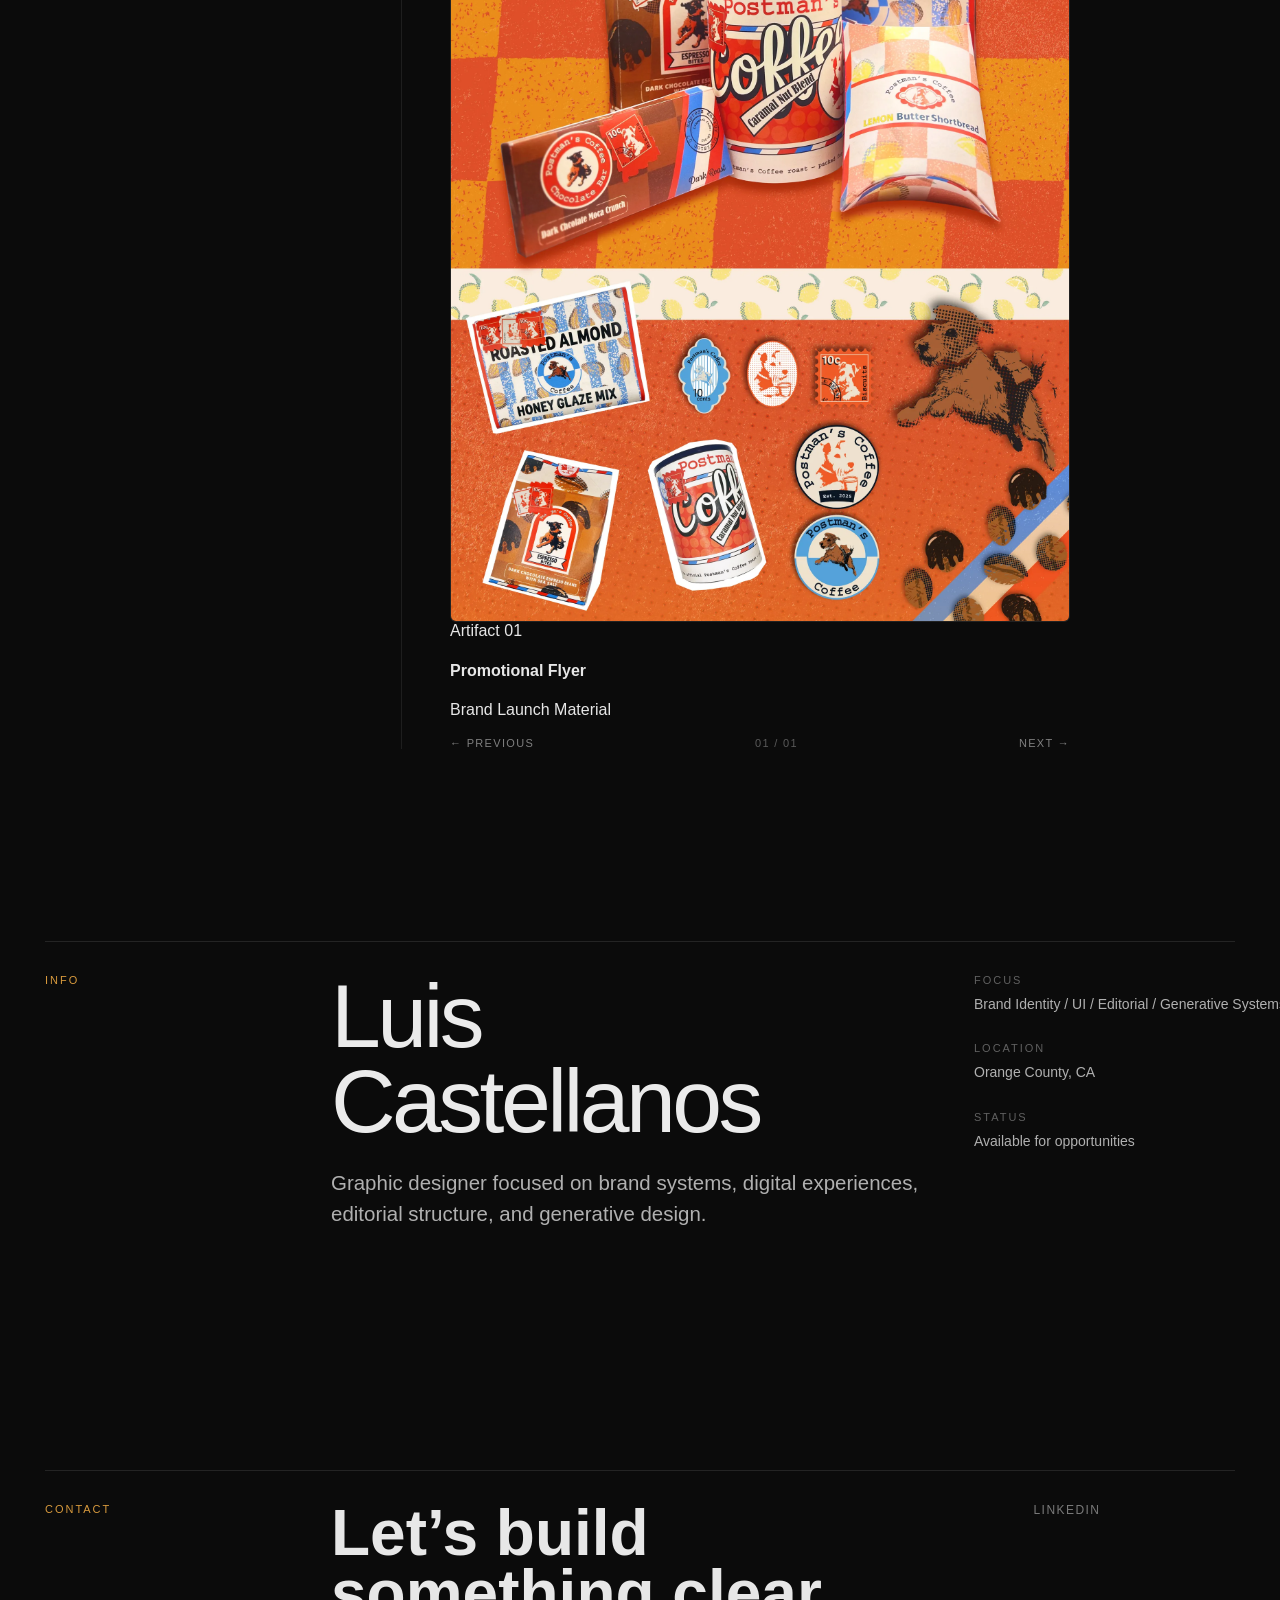
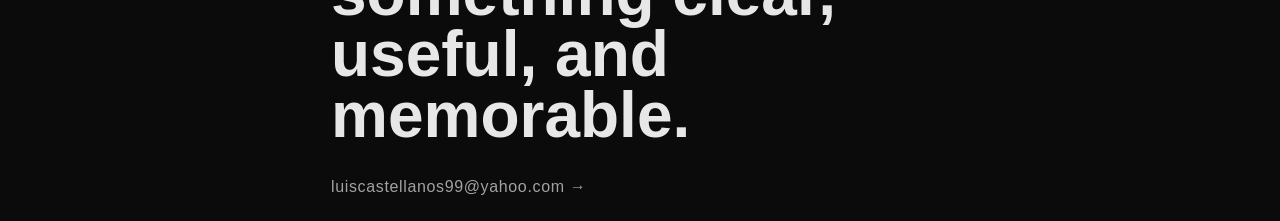
==== commit 3b28f327: "Refine homepage navigation  Improve typography spacing  Fix project page scrolling" ====
--- a/index.html
+++ b/index.html
@@ -5,14 +5,10 @@
   <meta name="viewport" content="width=device-width, initial-scale=1.0"/>
   <title>L.Design - Graphic Designer Portfolio</title>
   <link rel="stylesheet" href="style.css" />
-  <link rel="stylesheet" href="postmans-coffee.css" />
+  
   
 </head>
-
 <body>
-  <div class="bg-texture">
-
-    <div class="grain-layer"></div>
     <div class="grid-layer"></div>
 
     <!-- Nav Bar -->
@@ -584,7 +580,6 @@
       <a href="https://www.linkedin.com/in/luis-castellanos-garibay/" target="_blank" rel="noopener noreferrer">LinkedIn</a>
      
     </div>
-
   </div>
 </section>
 
--- a/style.css
+++ b/style.css
@@ -10,31 +10,25 @@
 
 :root {
   --bg-base:       oklch(14.958% 0.00002 271.152);
-  --grain-opacity: 0.05;
-}
-
-/* ─── Root ─── */
+ 
+}
 body,
 .bg-texture {
-  position: relative;
+  
   background-color: var(--bg-base);
-  overflow-x: hidden;
+ 
 }
 
 /* ─── Layer 1: Film Grain ─── */
 body::before,
 .bg-texture::before {
-  content: "";
-  position: absolute;
   inset: -20%;
   width: 140%;
-  height: 140%;
   z-index: 1;
   pointer-events: none;
-  background-image: url("data:image/svg+xml,%3Csvg xmlns='http://www.w3.org/2000/svg' width='300' height='300'%3E%3Cfilter id='grain'%3E%3CfeTurbulence type='fractalNoise' baseFrequency='0.72' numOctaves='4' stitchTiles='stitch'/%3E%3CfeColorMatrix type='saturate' values='0'/%3E%3C/filter%3E%3Crect width='300' height='300' filter='url(%23grain)' opacity='1'/%3E%3C/svg%3E");
-  background-size: 300px 600px;
+  background-image: url("data:image/svg+xml,%3Csvg xmlns='http://www.w3.org/2000/svg' width='300' height='auto'%3E%3Cfilter id='grain'%3E%3CfeTurbulence type='fractalNoise' baseFrequency='0.72' numOctaves='4' stitchTiles='stitch'/%3E%3CfeColorMatrix type='saturate' values='0'/%3E%3C/filter%3E%3Crect width='300' height='300' filter='url(%23grain)' opacity='1'/%3E%3C/svg%3E");
   opacity: var(--grain-opacity);
-  mix-blend-mode: soft-light;
+  mix-blend-mode: multiply;
 }
 
 * {
@@ -65,10 +59,8 @@
   height: var(--nav-height);
   display: grid;
   grid-template-columns: 1fr 3fr 1fr;
-
   background: var(--nav-bg);
-
-  z-index: auto;
+  z-index: 9999;
 }
 
 /* ALL ZONES */
@@ -116,36 +108,35 @@
 /* CENTER EMPTY */
 .nav-zone--center {
   min-width: 4px;
-  align-items: center;
+  display: flex;
+  align-items: flex-start;
   justify-content: center;
-}
-
-/* RIGHT */
-.nav-zone--right {
-  display: flex;
-  justify-content: flex-end;
-  align-items: flex-start;
-  justify-content: Left;
-}
-
-.nav-links {
-  display: flex;
-  flex-direction: column;
-  align-items: flex-end;
-  gap: 6px;
-}
-
-.nav-links a {
-  display: flex;
-  gap: 8px;
+  gap: 22px;
+}
+
+.nav-link,
+.nav-tag {
   text-decoration: none;
-  color: inherit;
+  color: rgba(255,255,255,.55);
+  font-size: 10px;
+  letter-spacing: .14em;
+  text-transform: uppercase;
+  transition: color .2s ease;
+}
+
+.nav-link:hover,
+.nav-tag:hover {
+  color: #D89A3D;
+}
+
+.nav-link.is-active {
+  color: rgba(255,255,255,.9);
 }
 
 .nav-link__index {
   font-size: 9px;
-  color: rgba(255,255,255,.25);
-  min-width: 18px;
+  color: rgba(216,154,61,.65);
+  margin-right: 6px;
 }
 
 .nav-link__label {
@@ -161,7 +152,7 @@
 
 /* page offset */
 body {
-  margin: 1;
+  margin: 0;
   padding-top: var(--nav-height);
 }
 
@@ -220,7 +211,7 @@
 /* Right visual stack */
 .hero-visual::after {
   content: "";
-  position: relative;
+  position: absolute;
 
   right: 4%;
   bottom: 7%;
@@ -489,8 +480,8 @@
   position: relative;
   z-index: 5;
 
-  min-height: 100vh;
-  padding: 120px 45px;
+  min-height: auto;
+  padding: 96px 45px 72px;
 
   color: rgba(255,255,255,.9);
 }
@@ -1125,7 +1116,7 @@
   position: relative;
   z-index: 5;
 
-  padding: 120px 45px 80px;
+  padding: 120px 45px 25px;
   color: rgba(255,255,255,.9);
 }
 
@@ -1291,6 +1282,7 @@
     right: 10%;
     bottom: 10%;
     filter: blur(55px);
+    
   }
 
    .hero-copy {
@@ -1441,29 +1433,9 @@
   color: #D89A3D;
   border-color: rgba(216,154,61,.35);
 }
-.return-top {
-  position: fixed;
-  right: 24px;
-  bottom: 24px;
-  z-index: 9999;
-
-  font-size: 11px;
-  letter-spacing: .14em;
-  text-transform: uppercase;
-  text-decoration: none;
-
-  color: rgba(255,255,255,.5);
-  background: rgba(17,17,17,.65);
-
-  border: 1px solid rgba(255,255,255,.08);
-  padding: 10px 12px;
-
-  backdrop-filter: blur(8px);
-
-  transition: color .2s ease, border-color .2s ease;
-}
 
 .return-top:hover {
   color: #D89A3D;
   border-color: rgba(216,154,61,.35);
-}+}
+
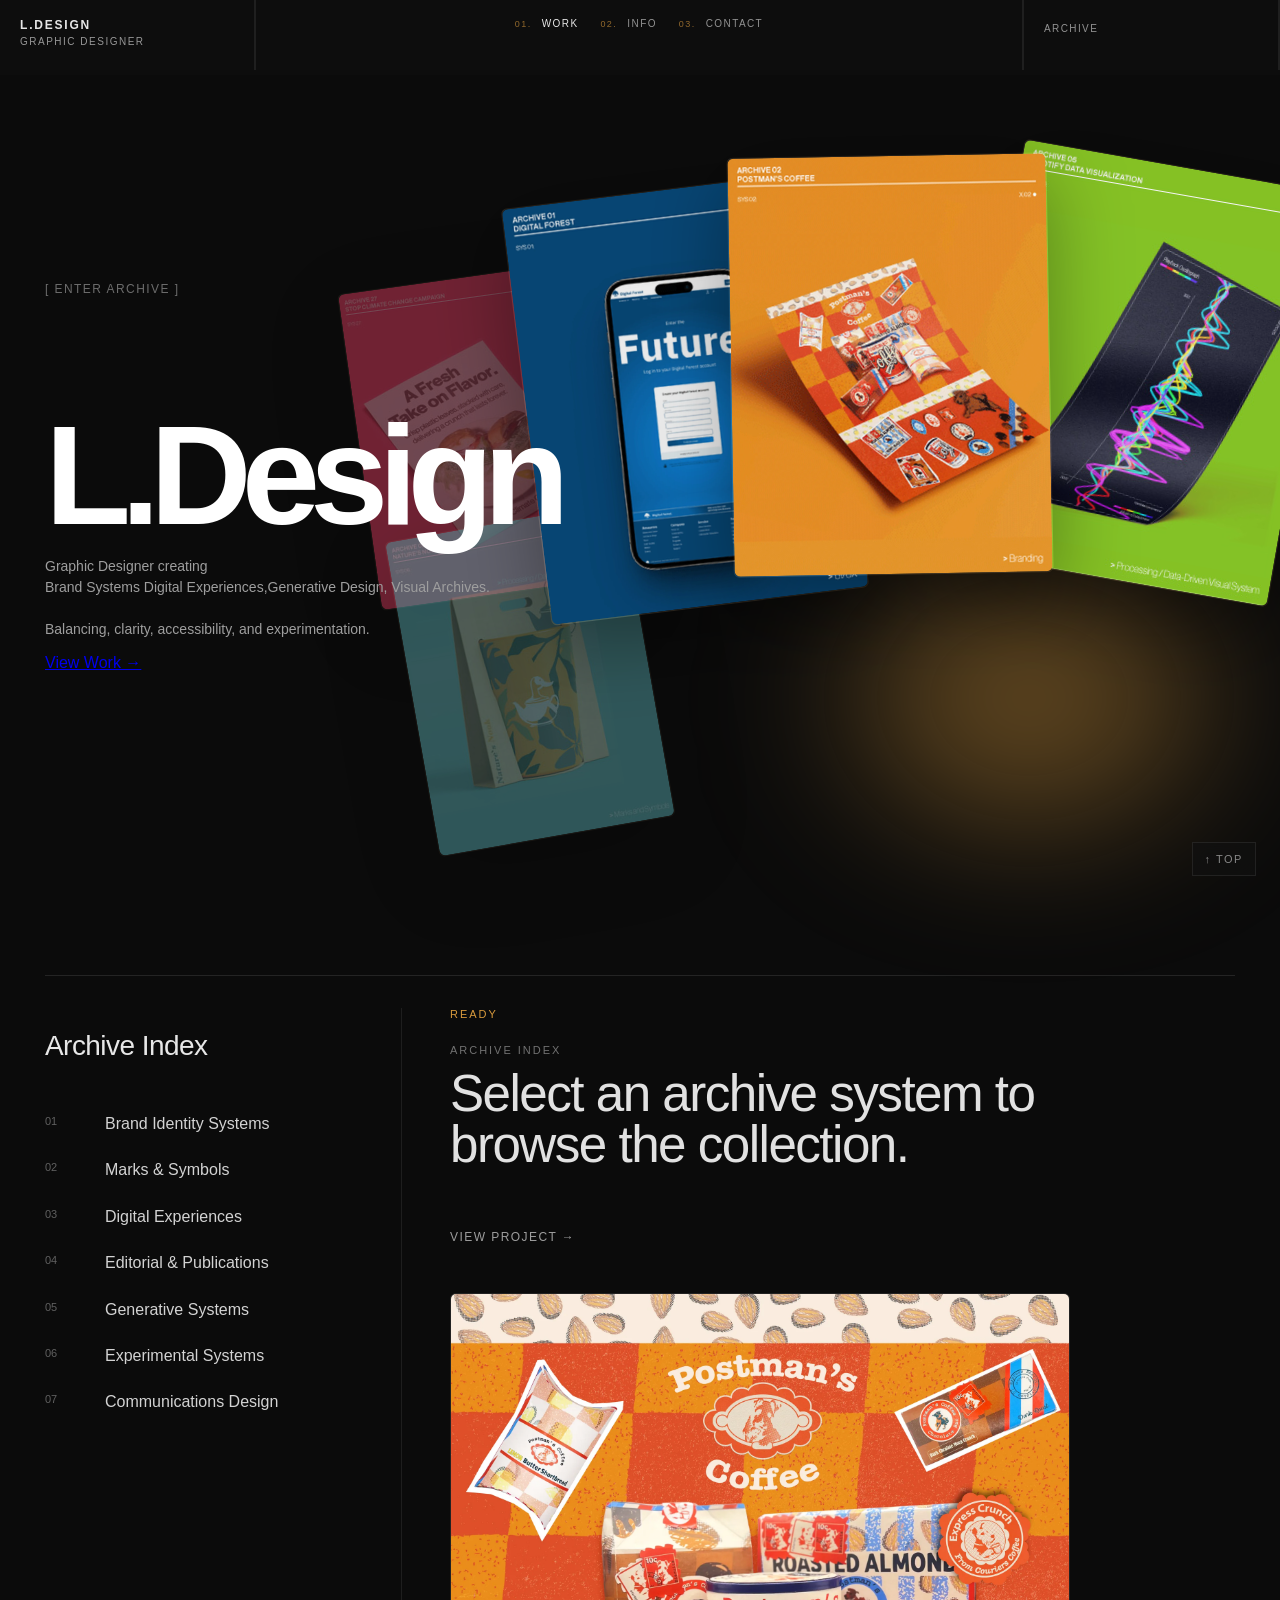
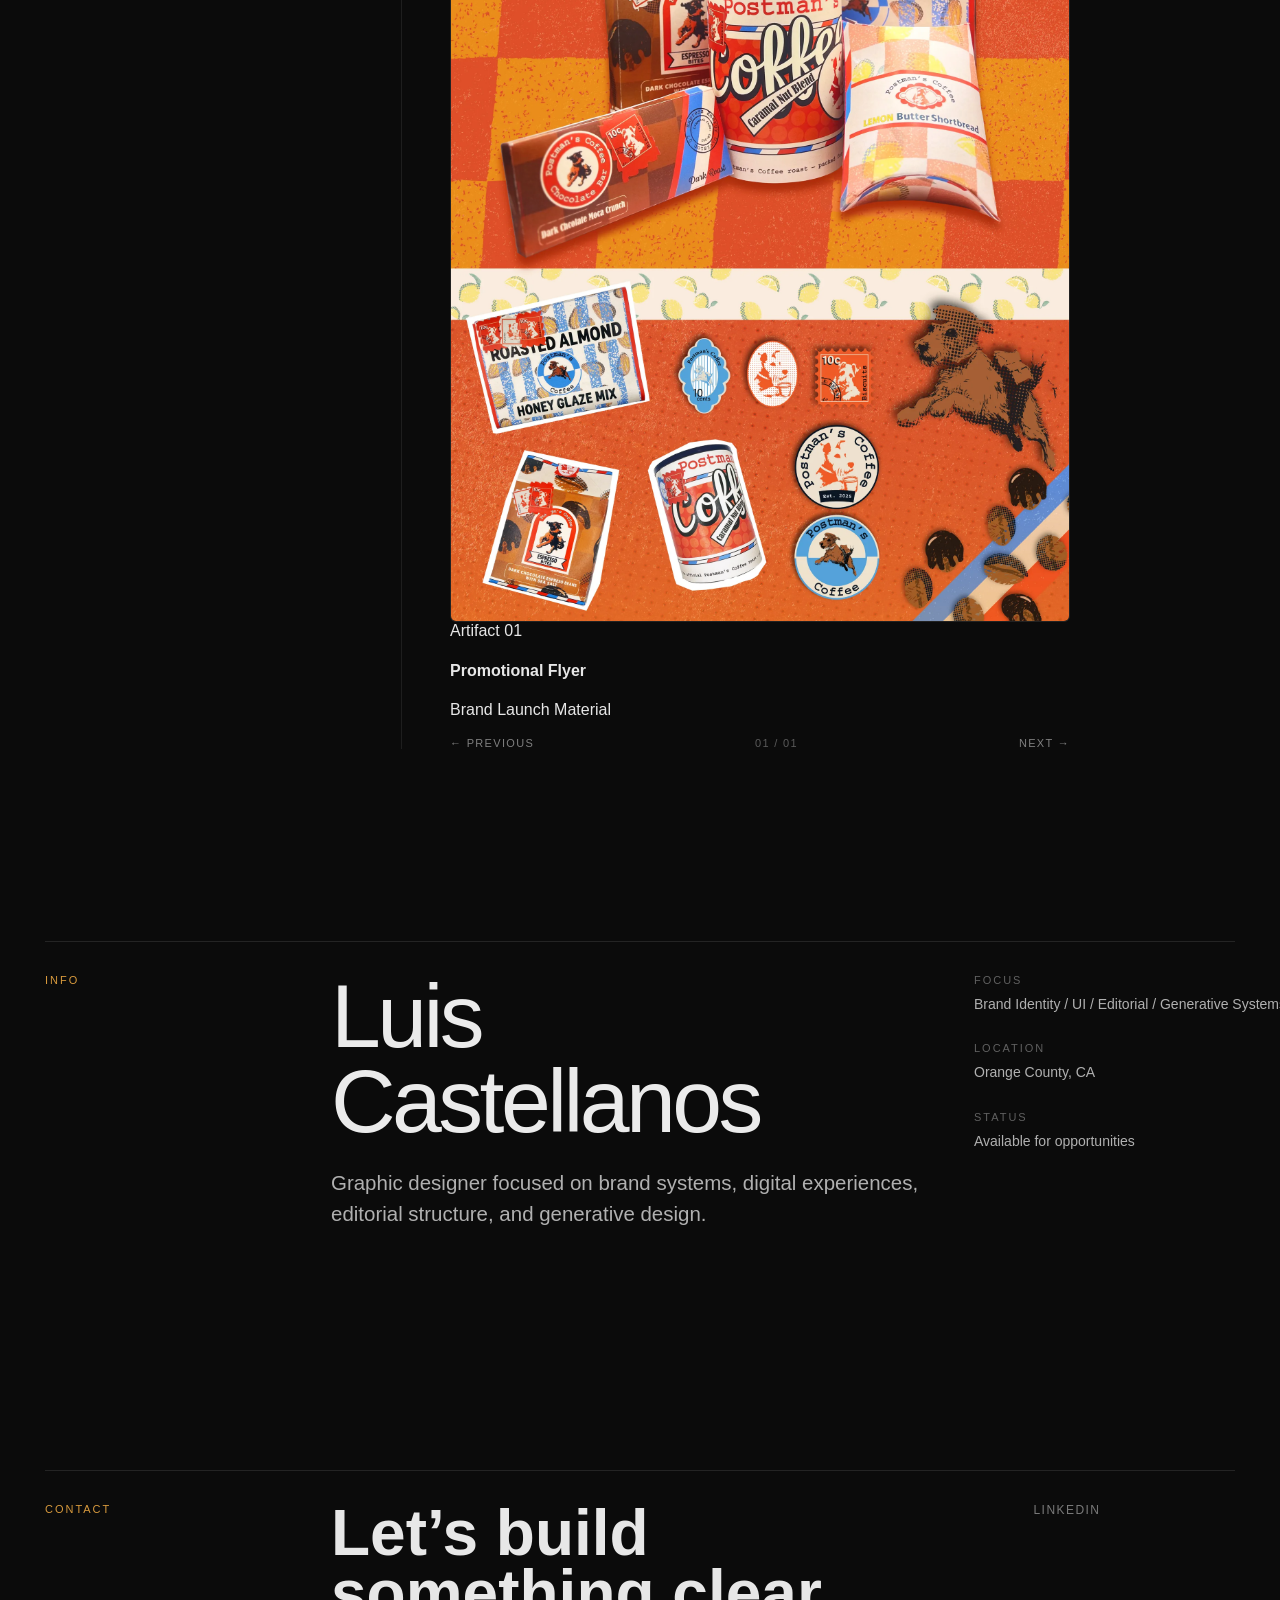
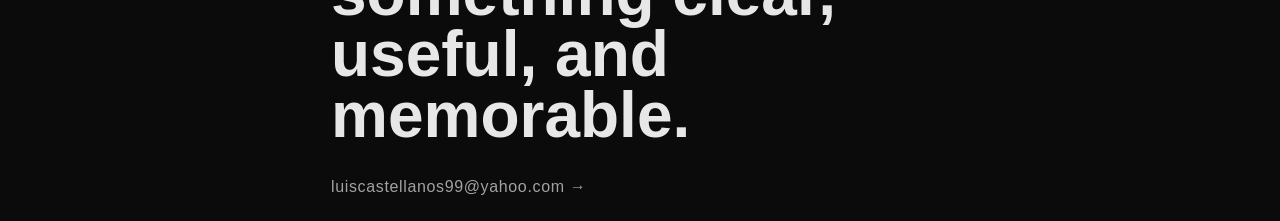
==== commit c06d0eda: "OCTA page and menu edits tightening Improve the accessibility of your Archive Index accordion withou" ====
--- a/index.html
+++ b/index.html
@@ -74,12 +74,10 @@
       <br>
       Balancing, clarity, accessibility, and experimentation.
     </p>
-     
 
     <a href="#work" class="hero-cta">View Work →</a>
 
   </section>
-
 
   <section class="hero-visual">
 
@@ -175,12 +173,22 @@
       <h2 class="archive-heading">Archive Index</h2>
 
 <div class="archive-item">
-  <button class="archive-trigger">
+  
+  <button
+    class="archive-trigger"
+    type="button"
+    aria-expanded="false"
+    aria-controls="archive-panel-01"
+  >
     <span class="archive-number">01</span>
     <span class="archive-title">Brand Identity Systems</span>
   </button>
 
-  <div class="archive-systems">
+  <div
+    class="archive-systems"
+    id="archive-panel-01"
+    inert
+  >
     <button
       class="sys-item"
       data-title="Postman's Coffee"
@@ -388,12 +396,12 @@
       data-title="Spotify Data Visualization"
       data-system="SYS-21"
       data-type="Processing / Data-Driven Visual System"
-      data-archive="ARCHIVE 06"
+      data-archive="ARCHIVE 05"
       data-artifacts="06 Artifacts"
       data-status="ACTIVE ●"
       data-description="A generative visual system that transforms Spotify data into dynamic and immersive visualizations, allowing users to explore their music listening habits in a visually engaging way."
       data-action="View Project →"
-      data-image="images/ARCHIVE 06-Generative Systems/SYS-21  Spotify Data Visualization/artifact-03-oscillo-front.webp"
+      data-image="images/ARCHIVE 05-Generative Systems/SYS-21  Spotify Data Visualization/artifact-03-oscillo-front.webp"
       data-artifact-titles="System Overview,Interface Mockup,Data Visualization,Motion Demonstration"
       data-artifact-types="Data System,Interface Design,Generative Output,Video Documentation"
       data-artifact-titles="Final Visualization,Music Visualization"
@@ -406,12 +414,12 @@
       data-title="TouchDesigner Experiments"
       data-system="SYS-24"
       data-type="Audio Reactive Visual System / Generative Design"
-      data-archive="ARCHIVE 06"
+      data-archive="ARCHIVE 05"
       data-artifacts="02 Artifacts"
       data-status="INDEX ONLY ●"
       data-description="A series of generative design experiments created using TouchDesigner, exploring the intersection of audio-reactive visuals and generative art to create immersive and dynamic visual experiences."
       data-action="View Project →"
-      data-image="images/ARCHIVE 06-Generative Systems/SYS-24 TouchDesigner Experiments/artifact-01-event-image.webp"
+      data-image="images/ARCHIVE 05-Generative Systems/SYS-24 TouchDesigner Experiments/artifact-01-event-image.webp"
       data-artifact-titles="Visual Experiment"
       data-artifact-types="Real-Time Graphics"
       data-link="touchdesigner-experiment.html">
@@ -426,49 +434,72 @@
     <span class="archive-title">Experimental Systems</span>
   </button>
 
-  <div class="archive-systems">
+<div class="archive-systems">
     <button
       class="sys-item"
       data-title="Stop Climate Change Campaign"
       data-system="SYS-27"
       data-type="Poster / Visual Identity / Campaign"
-      data-archive="ARCHIVE 07"
+      data-archive="ARCHIVE 06"
       data-artifacts="08 Artifacts"
       data-status="INDEX ONLY ●"
       data-description="A campaign aimed at raising awareness about climate change and promoting sustainable practices, featuring a series of visually striking posters and a cohesive visual identity that conveys the urgency of the issue and encourages action."
       data-action="Preview Archive Entry Below"
-      data-image="images/ARCHIVE 07-Experimental Work/SYS-27 Stop Climate Change Campaign/artifact-08-building- 3-poster-mockup.webp"
-      data-images="images/ARCHIVE 07-Experimental Work/SYS-27 Stop Climate Change Campaign/artifact-01-rice-with-plastic.webp,images/ARCHIVE 07-Experimental Work/SYS-27 Stop Climate Change Campaign/artifact-02-sandwitch-poster.webp,images/ARCHIVE 07-Experimental Work/SYS-27 Stop Climate Change Campaign/artifact-03-sushi-poster.webp,
-      images/ARCHIVE 07-Experimental Work/SYS-27 Stop Climate Change Campaign/artifact-04-rice-mockup.webp,images/ARCHIVE 07-Experimental Work/SYS-27 Stop Climate Change Campaign/artifact-05-sandwitch-mockup.webp,images/ARCHIVE 07-Experimental Work/SYS-27 Stop Climate Change Campaign/artifact-06-sushi-mockup.webp,images/ARCHIVE 07-Experimental Work/SYS-27 Stop Climate Change Campaign/artifact-07-inside-tsu-mockup-3-posters.webp"
+      data-image="images/ARCHIVE 06-Experimental Work/SYS-27 Stop Climate Change Campaign/artifact-08-building- 3-poster-mockup.webp"
+      data-images="images/ARCHIVE 06-Experimental Work/SYS-27 Stop Climate Change Campaign/artifact-01-rice-with-plastic.webp,images/ARCHIVE 06-Experimental Work/SYS-27 Stop Climate Change Campaign/artifact-02-sandwitch-poster.webp,images/ARCHIVE 06-Experimental Work/SYS-27 Stop Climate Change Campaign/artifact-03-sushi-poster.webp,
+      images/ARCHIVE 06-Experimental Work/SYS-27 Stop Climate Change Campaign/artifact-04-rice-mockup.webp,images/ARCHIVE 06-Experimental Work/SYS-27 Stop Climate Change Campaign/artifact-05-sandwitch-mockup.webp,images/ARCHIVE 06-Experimental Work/SYS-27 Stop Climate Change Campaign/artifact-06-sushi-mockup.webp,images/ARCHIVE 06-Experimental Work/SYS-27 Stop Climate Change Campaign/artifact-07-inside-tsu-mockup-3-posters.webp"
       data-artifact-titles="Campaign Poster 01,Campaign Poster 02,Campaign Poster 03,Public Display,Series Installation,Campus Mockup,Publication Spread,Campaign System"
       data-artifact-types="Awareness Poster,Awareness Poster,Awareness Poster,Environmental Mockup,Campaign Display,Public Installation,Editorial Asset,Visual Identity"
       data-link="#">
       SYS-27 Stop Climate Change Campaign
     </button>
-  </div>
-
-  <div class="archive-systems">
     <button
       class="sys-item"
       data-title="Stop Climate Change Campaign"
       data-system="SYS-28"
       data-type="Narrative storytelling / Editorial Design / Multi-volume system design "
-      data-archive="ARCHIVE 07"
-      data-artifacts="07 Artifacts"
+      data-archive="ARCHIVE 06"
+      data-artifacts="06 Artifacts"
       data-status="INDEX ONLY ●"
       data-description="Reimaging the beloved fantasy series as a collection of rediscovered field journals documenting the hidden faerie world. Drawing inspiration from Victorian natural history books, scientific expedition notebooks, Gothic architecture, and Arthur Spiderwick’s original field guide, the project explores the intersection of scientific observation and supernatural folklore."
       data-action="Preview Archive Entry Below"
-      data-image="images/ARCHIVE 07-Experimental Work/SYS-28 Book Covers/artifact-07-book cover_stack.webp"
-      data-images="images/ARCHIVE 07-Experimental Work/SYS-28 Book Covers/artifact-01-book cover_b1.webp,images/ARCHIVE 07-Experimental Work/SYS-28 Book Covers/artifact-02-book-cover_b2.webp,images/ARCHIVE 07-Experimental Work/SYS-28 Book Covers/artifact-03-book-cover_b3.webp,images/ARCHIVE 07-Experimental Work/SYS-28 Book Covers/artifact-04-book cover_b2-front-dustcover.webp,
-      images/ARCHIVE 07-Experimental Work/SYS-28 Book Covers/artifact-05-book cover_b3-front-wdustcover.webp,images/ARCHIVE 07-Experimental Work/SYS-28 Book Covers/artifcat-06-book cover_b1-front-wdustcover.webp"
+      data-image="images/ARCHIVE 06-Experimental Work/SYS-28 Book Covers/artifact-07-book cover_stack.webp"
+      data-images="images/ARCHIVE 06-Experimental Work/SYS-28 Book Covers/artifact-01-book cover_b1.webp,images/ARCHIVE 06-Experimental Work/SYS-28 Book Covers/artifact-02-book-cover_b2.webp,images/ARCHIVE 06-Experimental Work/SYS-28 Book Covers/artifact-03-book-cover_b3.webp,images/ARCHIVE 06-Experimental Work/SYS-28 Book Covers/artifact-04-book cover_b2-front-dustcover.webp,
+      images/ARCHIVE 06-Experimental Work/SYS-28 Book Covers/artifact-05-book cover_b3-front-wdustcover.webp,images/ARCHIVE 06-Experimental Work/SYS-28 Book Covers/artifcat-06-book cover_b1-front-wdustcover.webp"
       data-link="#">
       SYS-28 Editorial Storytelling Design
     </button>
+</div>
+</div>
+
+<div class="archive-item" id="archive-07">
+  <button class="archive-trigger">
+    <span class="archive-number">07</span>
+    <span class="archive-title">Communications Design</span>
+  </button>
+
+  <div class="archive-systems">
+   <button
+  id="sys-40"
+  class="sys-item"
+  data-title="OCTA Communications"
+  data-system="SYS-40"
+  data-type="Communications Design"
+  data-archive="ARCHIVE 07"
+  data-artifacts="Selected Communications"
+  data-status="ACTIVE ●"
+  data-description="A collection of communications developed for OCTA, spanning employee events, digital signage, printed collateral, and commemorative objects."
+  data-action="View Project →"
+  data-image="images/ARCHIVE 08-Communications Design/SYS-40 OCTA Communications/01-casino-night/casino-night-signage.webp"
+  data-images="images/ARCHIVE 08-Communications Design/SYS-40 OCTA Communications/04-veterans-day/veterans-day-coin-pin.webp"
+  data-artifact-titles="Event Communications,Commemorative Objects"
+  data-artifact-types="Digital & Print Applications,Physical Production"
+  data-link="octa-communications.html">
+  SYS-40 OCTA Communications
+  </button>
   </div>
-
-</div>
-
-    </div><!-- /.archive-list -->
+  </div>
+</div><!-- /.archive-list -->
 
    <div class="preview-content">
   <span class="preview-status">READY</span>
@@ -520,8 +551,7 @@
   <button class="artifact-next">Next →</button>
 </div>
 </div>
-
-  </div><!-- /.archive-container -->
+</div><!-- /.archive-container -->
 </section>
 
 <section id="about" class="info-section">
@@ -583,27 +613,160 @@
   </div>
 </section>
 
-<script>
-  const archiveItems = document.querySelectorAll(".archive-item");
+
+<script> 
+
+/* =========================================================
+   ARCHIVE INDEX — ACCESSIBLE ACCORDION
+   ========================================================= */
+
+const archiveItems = document.querySelectorAll(".archive-item");
+
+
+/* ---------- SET ACCORDION STATE ---------- */
+
+function setArchiveState(item, isOpen) {
+
+  const trigger = item.querySelector(".archive-trigger");
+  const panel = item.querySelector(".archive-systems");
+
+  if (!trigger || !panel) return;
+
+  // Update visual state
+  item.classList.toggle("is-open", isOpen);
+
+  // Update screen reader state
+  trigger.setAttribute("aria-expanded", String(isOpen));
+
+  // Prevent keyboard focus inside collapsed panels
+  panel.inert = !isOpen;
+
+}
+
+
+/* ---------- ACCORDION INTERACTION ---------- */
+
+archiveItems.forEach((item) => {
+
+  const trigger = item.querySelector(".archive-trigger");
+
+  if (!trigger) return;
+
+  trigger.addEventListener("click", () => {
+
+    const shouldOpen = !item.classList.contains("is-open");
+
+    // Close every archive category
+    archiveItems.forEach((otherItem) => {
+      setArchiveState(otherItem, false);
+    });
+
+    // Open selected category
+    if (shouldOpen) {
+      setArchiveState(item, true);
+    }
+
+  });
+
+});
+
+
+/* ---------- INITIAL ACCESSIBILITY STATE ---------- */
+
+archiveItems.forEach((item) => {
+
+  const isOpen = item.classList.contains("is-open");
+
+  setArchiveState(item, isOpen);
+
+});
+
+/* =========================================================
+   ARCHIVE INDEX — RETURN TO PROJECT
+   ========================================================= */
+
+function restoreArchiveProject() {
+
+  const hash = window.location.hash;
+
+  if (!hash || hash === "#archive") return;
+
+  const projectId = hash.substring(1);
+
+  const targetProject = document.getElementById(projectId);
+
+  if (!targetProject) return;
+
+  if (!targetProject.classList.contains("sys-item")) return;
+
+  const parentArchive = targetProject.closest(".archive-item");
+
+  if (!parentArchive) return;
+
+
+  /* Close all archive categories */
 
   archiveItems.forEach((item) => {
-    const trigger = item.querySelector(".archive-trigger");
-
-    trigger.addEventListener("click", () => {
-      archiveItems.forEach((otherItem) => {
-        if (otherItem !== item) {
-          otherItem.classList.remove("is-open");
-        }
+    setArchiveState(item, false);
+  });
+
+
+  /* Expand the category containing the project */
+
+  setArchiveState(parentArchive, true);
+
+
+  /* Restore the existing project preview */
+
+  targetProject.click();
+
+
+  /* Scroll to the project after layout updates */
+
+  requestAnimationFrame(() => {
+
+    requestAnimationFrame(() => {
+
+      targetProject.scrollIntoView({
+        behavior: "auto",
+        block: "center"
       });
 
-      item.classList.toggle("is-open");
     });
+
   });
+
+}
+
+
+/* ---------- RESTORE ON PAGE LOAD ---------- */
+
+window.addEventListener("load", restoreArchiveProject);
+
+
+/* ---------- RESTORE ON HASH CHANGE ---------- */
+
+window.addEventListener("hashchange", restoreArchiveProject);
+
+/* ---------- RUN ON PAGE LOAD ---------- */
+
+window.addEventListener("load", () => {
+  if (typeof restoreArchiveProject === "function") {
+    restoreArchiveProject();
+  }
+});
+
+/* ---------- HANDLE HASH CHANGES ---------- */
+
+window.addEventListener("hashchange", () => {
+  if (typeof restoreArchiveProject === "function") {
+    restoreArchiveProject();
+  }
+}); 
 </script>
 
 <script>
   const sysItems = document.querySelectorAll(".sys-item");
-
   const previewStatus = document.querySelector(".preview-status");
   const previewArchive = document.querySelector(".preview-archive");
   const previewTitle = document.querySelector(".preview-title");
@@ -613,7 +776,7 @@
   const previewLink = document.querySelector(".preview-link");
   const previewDescription = document.querySelector(".preview-description");
 
-  /* Step 4 — new selectors */
+  
   const artifactLabel = document.querySelector(".artifact-label");
   const artifactTitle = document.querySelector(".artifact-title");
   const artifactType = document.querySelector(".artifact-type");
@@ -621,7 +784,7 @@
   let currentImages = [];
   let currentImageIndex = 0;
 
-  /* Step 4 — new arrays */
+  
   let currentArtifactTitles = [];
   let currentArtifactTypes = [];
 
@@ -635,7 +798,7 @@
     previewImage.src = currentImages[currentImageIndex];
     artifactCount.textContent = `${String(currentImageIndex + 1).padStart(2, "0")} / ${String(currentImages.length).padStart(2, "0")}`;
 
-    /* Step 4 — update artifact label/title/type on every image change */
+    
     artifactLabel.textContent = `Artifact ${String(currentImageIndex + 1).padStart(2, "0")}`;
     artifactTitle.textContent = currentArtifactTitles[currentImageIndex] || "";
     artifactType.textContent = currentArtifactTypes[currentImageIndex] || "";
--- a/style.css
+++ b/style.css
@@ -38,7 +38,6 @@
 body {
   font-family: "Neue Montreal", "Helvetica Neue", Helvetica, Arial, sans-serif;
 }
-
 h1,
 h2,
 h3,
@@ -1439,3 +1438,2034 @@
   border-color: rgba(216,154,61,.35);
 }
 
+/* =========================================================
+   SYS-40 — OCTA COMMUNICATIONS
+   Project Record
+========================================================= */
+
+.octa-project {
+  --octa-rule: rgba(255, 255, 255, 0.14);
+  --octa-muted: rgba(255, 255, 255, 0.48);
+  --octa-secondary: rgba(255, 255, 255, 0.72);
+
+  width: 100%;
+}
+
+
+/* ---------------------------------------------------------
+   PROJECT RECORD
+--------------------------------------------------------- */
+
+.octa-record {
+   min-height: 165px;
+
+  padding:
+    clamp(120px, 14vh, 180px)
+    clamp(28px, 3vw, 58px)
+    clamp(70px, 9vh, 120px);
+
+  display: grid;
+
+  grid-template-columns:
+    minmax(0, 1.45fr)
+    minmax(280px, 0.55fr);
+
+  grid-template-rows:
+    auto
+    1fr
+    auto;
+
+  column-gap: clamp(60px, 8vw, 150px);
+
+  border-bottom: 1px solid var(--octa-rule);
+}
+
+
+/* ---------------------------------------------------------
+   ARCHIVE INDEX
+--------------------------------------------------------- */
+
+.octa-record__index {
+  grid-column: 1 / -1;
+
+  display: flex;
+  align-items: center;
+  gap: 22px;
+
+  padding-bottom: 18px;
+
+  border-bottom: 1px solid var(--octa-rule);
+
+  font-size: 11px;
+  line-height: 1;
+  letter-spacing: 0.12em;
+  text-transform: uppercase;
+
+  color: var(--octa-muted);
+}
+
+
+/* Small separator between record labels */
+
+.octa-record__index span:not(:last-child)::after {
+  content: "/";
+  margin-left: 22px;
+
+  color: rgba(255, 255, 255, 0.18);
+}
+
+
+/* ---------------------------------------------------------
+   PRIMARY PROJECT IDENTITY
+--------------------------------------------------------- */
+
+.octa-record__heading {
+  grid-column: 1;
+  grid-row: 2;
+
+  align-self: center;
+
+  padding-top: clamp(60px, 8vh, 110px);
+  padding-bottom: clamp(70px, 10vh, 140px);
+}
+
+
+.octa-record__eyebrow {
+  margin: 0 0 22px;
+
+  font-size: 11px;
+  letter-spacing: 0.16em;
+  text-transform: uppercase;
+
+  color: var(--octa-muted);
+}
+
+
+.octa-record__heading h1 {
+  margin: 0;
+
+  font-size: clamp(84px, 12vw, 190px);
+  line-height: 0.82;
+
+  font-weight: 600;
+  letter-spacing: -0.055em;
+
+  color: #f4f4f2;
+}
+
+
+.octa-record__title {
+  margin: 34px 0 0;
+
+  font-size: clamp(21px, 2vw, 34px);
+  line-height: 1.1;
+
+  letter-spacing: -0.025em;
+
+  color: var(--octa-secondary);
+}
+
+
+.octa-record__year {
+  margin: 10px 0 0;
+
+  font-size: 13px;
+  letter-spacing: 0.08em;
+
+  color: var(--octa-muted);
+}
+
+
+/* ---------------------------------------------------------
+   PROJECT METADATA
+--------------------------------------------------------- */
+
+.octa-record__meta {
+  grid-column: 2;
+  grid-row: 2;
+
+  align-self: center;
+
+  display: grid;
+  grid-template-columns: 1fr 1fr;
+
+  border-top: 1px solid var(--octa-rule);
+}
+
+
+.octa-meta-item {
+  min-height: 135px;
+
+  padding: 18px 18px 26px 0;
+
+  border-bottom: 1px solid var(--octa-rule);
+}
+
+
+.octa-meta-item:nth-child(even) {
+  padding-left: 22px;
+
+  border-left: 1px solid var(--octa-rule);
+}
+
+
+.octa-meta-item__label {
+  display: block;
+
+  margin-bottom: 18px;
+
+  font-size: 10px;
+  line-height: 1;
+
+  letter-spacing: 0.13em;
+  text-transform: uppercase;
+
+  color: var(--octa-muted);
+}
+
+
+.octa-meta-item p {
+  margin: 0;
+
+  font-size: 13px;
+  line-height: 1.55;
+
+  color: var(--octa-secondary);
+}
+
+
+/* ---------------------------------------------------------
+   TEMPORARY CASE STUDY INDEX
+--------------------------------------------------------- */
+
+.octa-case-study {
+  padding:
+    0
+    clamp(28px, 3vw, 58px);
+}
+
+
+.octa-section {
+  min-height: 190px;
+
+  display: grid;
+  grid-template-columns: 90px 1fr;
+  align-items: center;
+
+  border-bottom: 1px solid var(--octa-rule);
+}
+
+
+.octa-section__index {
+  font-size: 11px;
+  letter-spacing: 0.12em;
+
+  color: var(--octa-muted);
+}
+
+
+.octa-section h2 {
+  margin: 0;
+
+  font-size: clamp(28px, 3vw, 48px);
+  font-weight: 500;
+  letter-spacing: -0.035em;
+
+  color: #f4f4f2;
+}
+
+/* =========================================================
+   OCTA — COMMUNICATION SPECIMENS
+========================================================= */
+
+.octa-specimen {
+  padding:
+    clamp(90px, 11vw, 170px)
+    clamp(28px, 6vw, 110px)
+    clamp(120px, 14vw, 220px);
+
+  border-bottom: 1px solid var(--octa-rule);
+}
+
+
+/* ---------------------------------------------------------
+   SPECIMEN HEADER
+--------------------------------------------------------- */
+
+.octa-specimen__header {
+  display: grid;
+
+  grid-template-columns:
+    90px
+    minmax(0, 680px)
+    1fr;
+
+  margin-bottom: clamp(80px, 10vw, 150px);
+}
+
+
+.octa-specimen__number {
+  padding-top: 7px;
+
+  font-size: 11px;
+  letter-spacing: 0.12em;
+
+  color: var(--octa-muted);
+}
+
+
+.octa-specimen__heading {
+  grid-column: 2;
+}
+
+
+.octa-specimen__label {
+  display: block;
+
+  margin-bottom: 20px;
+
+  font-size: 10px;
+  letter-spacing: 0.14em;
+  text-transform: uppercase;
+
+  color: var(--octa-muted);
+}
+
+
+.octa-specimen__heading h2 {
+  margin: 0 0 28px;
+
+  font-size: clamp(48px, 6vw, 92px);
+  line-height: 0.95;
+
+  font-weight: 500;
+  letter-spacing: -0.045em;
+
+  color: #f4f4f2;
+}
+
+
+.octa-specimen__heading p {
+  max-width: 560px;
+
+  margin: 0;
+
+  font-size: clamp(14px, 1.05vw, 17px);
+  line-height: 1.65;
+
+  color: rgba(255,255,255,.58);
+}
+
+
+/* =========================================================
+   ARTIFACT — BASE
+========================================================= */
+
+.octa-artifact {
+  margin: 0;
+}
+
+
+.octa-artifact__media {
+  position: relative;
+
+  overflow: hidden;
+
+  background: rgba(255,255,255,.025);
+
+  border: 1px solid rgba(255,255,255,.08);
+}
+
+
+.octa-artifact__media img {
+  display: block;
+
+  width: 100%;
+  height: 100%;
+
+  object-fit: contain;
+}
+
+
+/* ---------------------------------------------------------
+   ARTIFACT CAPTION
+--------------------------------------------------------- */
+
+.octa-artifact__caption {
+  display: grid;
+
+  grid-template-columns:
+    minmax(160px, 1fr)
+    auto;
+
+  gap: 30px;
+
+  padding-top: 16px;
+}
+
+
+.octa-artifact__caption > div:first-child {
+  display: flex;
+  align-items: baseline;
+  gap: 18px;
+}
+
+
+.octa-artifact__id {
+  font-size: 10px;
+  letter-spacing: 0.12em;
+
+  color: var(--octa-muted);
+}
+
+
+.octa-artifact__caption strong {
+  font-size: 12px;
+  font-weight: 500;
+
+  letter-spacing: 0.04em;
+
+  color: rgba(255,255,255,.82);
+}
+
+
+.octa-artifact__spec {
+  text-align: right;
+}
+
+
+.octa-artifact__spec span {
+  display: block;
+
+  margin-bottom: 4px;
+
+  font-size: 9px;
+  letter-spacing: 0.12em;
+  text-transform: uppercase;
+
+  color: #8fa4ad;
+}
+
+
+.octa-artifact__spec p {
+  margin: 0;
+
+  font-size: 11px;
+
+  color: rgba(255,255,255,.7);
+}
+
+
+/* =========================================================
+   01.01 — DIGITAL SIGNAGE
+========================================================= */
+
+.octa-artifact--signage {
+  width: min(100%, 1320px);
+
+  margin-left: auto;
+  margin-right: auto;
+
+  margin-bottom: clamp(120px, 14vw, 220px);
+}
+
+
+.octa-artifact--signage .octa-artifact__media {
+  aspect-ratio: 16 / 9;
+}
+
+
+/* =========================================================
+   SECONDARY ARTIFACT COMPOSITION
+========================================================= */
+
+.octa-artifact-pair {
+  display: grid;
+
+  grid-template-columns:
+    minmax(280px, .72fr)
+    minmax(400px, 1.28fr);
+
+  gap: clamp(70px, 10vw, 100px);
+
+  width: min(100%, 1280px);
+
+  margin: 0 auto;
+
+  align-items: center;
+}
+
+
+/* ---------------------------------------------------------
+   01.02 — FLYER
+--------------------------------------------------------- */
+
+.octa-artifact--flyer {
+  width: min(100%, 470px);
+
+  justify-self: end;
+}
+
+
+.octa-artifact--flyer .octa-artifact__media {
+  aspect-ratio: 4 / 5;
+}
+
+
+/* ---------------------------------------------------------
+   01.03 — PHYSICAL APPLICATION
+--------------------------------------------------------- */
+
+.octa-artifact--physical {
+  width: 100%;
+
+  transform: translateY(90px);
+}
+
+
+.octa-artifact--physical .octa-artifact__media {
+  aspect-ratio: 4 / 3;
+}
+
+
+.octa-artifact--physical .octa-artifact__media img {
+  object-fit: cover;
+}
+
+
+/* =========================================================
+   RESPONSIVE
+========================================================= */
+
+@media (max-width: 900px) {
+
+  .octa-specimen {
+    padding:
+      90px
+      28px
+      120px;
+  }
+
+
+  .octa-specimen__header {
+    grid-template-columns: 48px 1fr;
+
+    margin-bottom: 80px;
+  }
+
+
+  .octa-specimen__heading {
+    grid-column: 2;
+  }
+
+
+  .octa-artifact-pair {
+    grid-template-columns: 1fr;
+
+    gap: 90px;
+  }
+
+
+  .octa-artifact--flyer {
+    width: min(80%, 460px);
+
+    justify-self: start;
+
+    margin-left: 8%;
+  }
+
+
+  .octa-artifact--physical {
+    width: 88%;
+
+    justify-self: end;
+
+    transform: none;
+  }
+
+}
+
+@media (max-width: 600px) {
+
+  .octa-specimen {
+    padding:
+      72px
+      20px
+      100px;
+  }
+
+
+  .octa-specimen__header {
+    display: block;
+  }
+
+
+  .octa-specimen__number {
+    margin-bottom: 35px;
+  }
+
+
+  .octa-specimen__heading h2 {
+    font-size: clamp(48px, 14vw, 72px);
+  }
+
+
+  .octa-artifact--signage {
+    margin-bottom: 100px;
+  }
+
+
+  .octa-artifact-pair {
+    gap: 80px;
+  }
+
+
+  .octa-artifact--flyer,
+  .octa-artifact--physical {
+    width: 100%;
+
+    margin: 0;
+
+    justify-self: stretch;
+  }
+
+
+  .octa-artifact__caption {
+    grid-template-columns: 1fr;
+    gap: 12px;
+  }
+
+
+  .octa-artifact__spec {
+    text-align: left;
+
+    padding-left: 46px;
+  }
+
+}
+
+/* 01.01 — Digital Signage */
+.octa-artifact--signage .octa-artifact__media {
+  aspect-ratio: auto;
+  height: auto;
+}
+
+.octa-artifact--signage .octa-artifact__media img {
+  display: block;
+  width: 100%;
+  height: auto;
+  object-fit: contain;
+}
+
+/* =========================================================
+   OCTA — 02 EMPLOYEE EVENTS
+   ========================================================= */
+
+.octa-employee {
+  padding: 110px 0 140px;
+  border-top: 1px solid rgba(255, 255, 255, 0.14);
+}
+
+
+/* ---------- SECTION INTRO ---------- */
+
+.octa-employee__intro {
+  display: grid;
+  grid-template-columns: 80px minmax(0, 1fr);
+  column-gap: 28px;
+  margin-bottom: 80px;
+}
+
+.octa-employee__index {
+  margin: 8px 0 0;
+  font-size: 0.72rem;
+  letter-spacing: 0.08em;
+  color: #8fa4ad;
+}
+
+.octa-employee__kicker {
+  display: block;
+  margin-bottom: 22px;
+
+  font-size: 0.72rem;
+  line-height: 1;
+  letter-spacing: 0.14em;
+  text-transform: uppercase;
+
+  color: #8fa4ad;
+}
+
+.octa-employee__title {
+  margin: 0;
+  font-size: clamp(3.4rem, 6vw, 7rem);
+  line-height: 0.95;
+  font-weight: 400;
+  letter-spacing: -0.045em;
+}
+
+.octa-employee__description {
+  max-width: 660px;
+  margin: 34px 0 0;
+
+  font-size: 1rem;
+  line-height: 1.65;
+
+  color: rgba(255, 255, 255, 0.68);
+}
+
+
+/* =========================================================
+   PRIMARY ARTIFACT — BOWLING NIGHT - main image size
+   ========================================================= */
+
+.octa-employee__primary {
+  width: min(50%, 900px);
+  margin-left: auto;
+  margin-right: auto;
+}
+
+
+/*
+   IMPORTANT:
+   No forced aspect-ratio.
+   No fixed height.
+   No object-fit: cover.
+
+   The source image determines its own proportions.
+*/
+
+.octa-employee__primary-media {
+  width: 100%;
+}
+
+.octa-employee__primary-media img {
+  display: block;
+  width: 100%;
+  height: auto;
+}
+
+
+/* ---------- ARTIFACT METADATA ---------- */
+
+.octa-employee__meta {
+  display: grid;
+  grid-template-columns: auto 1fr auto;
+  align-items: start;
+  gap: 20px;
+
+  padding-top: 14px;
+}
+
+.octa-employee__artifact-number {
+  font-size: 0.72rem;
+  letter-spacing: 0.08em;
+  color: #8fa4ad;
+}
+
+.octa-employee__artifact-name {
+  margin: 0;
+  font-size: 0.8rem;
+  color: rgba(255, 255, 255, 0.92);
+}
+
+.octa-employee__artifact-detail {
+  max-width: 190px;
+  justify-self: end;
+  text-align: right;
+}
+
+.octa-employee__artifact-detail span {
+  display: block;
+  margin-bottom: 4px;
+
+  font-size: 0.62rem;
+  letter-spacing: 0.12em;
+  text-transform: uppercase;
+
+  color: #8fa4ad;
+}
+
+.octa-employee__artifact-detail p {
+  margin: 0;
+  font-size: 0.7rem;
+  line-height: 1.4;
+
+  color: rgba(255, 255, 255, 0.85);
+}
+
+
+/* =========================================================
+   SUPPORTING ARTIFACT — PHYSICAL POSTER
+   ========================================================= */
+
+.octa-employee__supporting {
+  width: min(100%, 760px);
+
+  /*
+     Offset the physical application rather than
+     centering it directly underneath the primary artifact.
+  */
+  margin-top: 95px;
+  margin-left: auto;
+  margin-right: 4%;
+}
+
+.octa-employee__supporting-media {
+  width: 100%;
+}
+
+.octa-employee__supporting-media img {
+  display: block;
+  width: 100%;
+  height: auto;
+}
+
+
+/* =========================================================
+   END OF SECTION
+   ========================================================= */
+
+.octa-employee__end {
+  margin-top: 100px;
+  border-bottom: 1px solid rgba(255, 255, 255, 0.14);
+}
+
+
+/* =========================================================
+   RESPONSIVE
+   ========================================================= */
+
+@media (max-width: 900px) {
+
+  .octa-employee {
+    padding: 90px 0 110px;
+  }
+
+  .octa-employee__intro {
+    grid-template-columns: 52px minmax(0, 1fr);
+    column-gap: 18px;
+    margin-bottom: 80px;
+  }
+
+  .octa-employee__primary {
+    width: 100%;
+  }
+
+   .octa-employee__supporting {
+    width: 72%;
+    margin-top: 60px;
+    margin-left: auto;
+    margin-right: 0;
+  }
+}
+
+
+@media (max-width: 600px) {
+
+  .octa-employee__intro {
+    display: block;
+  }
+
+  .octa-employee__index {
+    margin-bottom: 24px;
+  }
+
+  .octa-employee__title {
+    font-size: clamp(3rem, 15vw, 5rem);
+  }
+
+  .octa-employee__description {
+    margin-top: 26px;
+  }
+
+  .octa-employee__meta {
+    grid-template-columns: auto 1fr;
+  }
+
+  .octa-employee__artifact-detail {
+    grid-column: 2;
+    text-align: left;
+  }
+
+   .octa-employee__supporting {
+    width: 100%;
+    margin-top: 50px;
+    margin-left: 0;
+    margin-right: 0;
+  }
+
+  .octa-employee__end {
+    margin-top: 100px;
+  }
+}
+
+/* =========================================================
+   OCTA — 03 FUNDRAISING COMMUNICATIONS
+   ========================================================= */
+
+.octa-fundraising {
+  padding: 110px 0 140px;
+}
+
+
+/* ---------- SECTION INTRO ---------- */
+
+.octa-fundraising__intro {
+  display: grid;
+  grid-template-columns: 80px minmax(0, 1fr);
+  column-gap: 28px;
+  margin-bottom: 80px;
+}
+
+.octa-fundraising__index {
+  margin: 8px 0 0;
+
+  font-size: 0.72rem;
+  letter-spacing: 0.08em;
+
+  color: #8fa4ad;
+}
+
+.octa-fundraising__kicker {
+  display: block;
+  margin-bottom: 22px;
+
+  font-size: 0.72rem;
+  line-height: 1;
+  letter-spacing: 0.14em;
+  text-transform: uppercase;
+
+  color: #8fa4ad;
+}
+
+.octa-fundraising__title {
+  margin: 0;
+
+  font-size: clamp(3.4rem, 6vw, 7rem);
+  line-height: 0.95;
+  font-weight: 400;
+  letter-spacing: -0.045em;
+}
+
+.octa-fundraising__description {
+  max-width: 660px;
+  margin: 34px 0 0;
+
+  font-size: 1rem;
+  line-height: 1.65;
+
+  color: rgba(255, 255, 255, 0.68);
+}
+
+
+/* =========================================================
+   03.01 — GOLF TOURNAMENT
+   PRIMARY ARTIFACT
+   ========================================================= */
+
+.octa-fundraising__primary {
+  width: min(74%, 860px);
+
+  /*
+     Unlike Bowling Night, this specimen is intentionally
+     left-weighted rather than centered.
+  */
+  margin-left: 7%;
+  margin-right: auto;
+}
+
+.octa-fundraising__primary-media {
+  width: 100%;
+}
+
+.octa-fundraising__primary-media img {
+  display: block;
+  width: 100%;
+  height: auto;
+}
+
+/* ---------- ARTIFACT METADATA ---------- */
+
+.octa-fundraising__meta {
+  display: grid;
+  grid-template-columns: auto 1fr auto;
+  align-items: start;
+  gap: 20px;
+
+  width: 100%;
+  padding-top: 14px;
+}
+
+.octa-fundraising__artifact-number {
+  font-size: 0.72rem;
+  letter-spacing: 0.08em;
+
+  color: #8fa4ad;
+}
+
+.octa-fundraising__artifact-name {
+  margin: 0;
+
+  font-size: 0.8rem;
+
+  color: rgba(255, 255, 255, 0.92);
+}
+
+.octa-fundraising__artifact-detail {
+  max-width: 190px;
+  justify-self: end;
+  text-align: right;
+}
+
+.octa-fundraising__artifact-detail span {
+  display: block;
+  margin-bottom: 4px;
+
+  font-size: 0.62rem;
+  letter-spacing: 0.12em;
+  text-transform: uppercase;
+
+  color: #8fa4ad;
+}
+
+.octa-fundraising__artifact-detail p {
+  margin: 0;
+
+  font-size: 0.7rem;
+  line-height: 1.4;
+
+  color: rgba(255, 255, 255, 0.85);
+}
+
+/* =========================================================
+   03.02 — PHYSICAL POSTER
+   ========================================================= */
+
+.octa-fundraising__supporting {
+  width: min(48%, 540px);
+
+  /*
+     Push the real-world application toward the opposite
+     side of the primary specimen.
+  */
+  margin-top: 75px;
+  margin-left: auto;
+  margin-right: 6%;
+}
+
+.octa-fundraising__supporting-media {
+  width: 100%;
+}
+
+.octa-fundraising__supporting-media img {
+  display: block;
+  width: 100%;
+  height: auto;
+}
+
+.octa-fundraising__supporting .octa-fundraising__meta {
+  width: 100%;
+}
+
+/* ---------- SECTION END ---------- */
+
+.octa-fundraising__end {
+  margin-top: 100px;
+
+  border-bottom: 1px solid rgba(255, 255, 255, 0.14);
+}
+
+/* =========================================================
+   RESPONSIVE
+   ========================================================= */
+
+@media (max-width: 900px) {
+
+  .octa-fundraising {
+    padding: 90px 0 110px;
+  }
+
+  .octa-fundraising__intro {
+    grid-template-columns: 52px minmax(0, 1fr);
+    column-gap: 18px;
+    margin-bottom: 70px;
+  }
+
+  .octa-fundraising__primary {
+    width: 88%;
+    margin-left: 0;
+  }
+
+  .octa-fundraising__supporting {
+    width: 68%;
+    margin-top: 60px;
+    margin-left: auto;
+    margin-right: 0;
+  }
+}
+
+@media (max-width: 600px) {
+
+  .octa-fundraising__intro {
+    display: block;
+  }
+
+  .octa-fundraising__index {
+    margin-bottom: 24px;
+  }
+
+  .octa-fundraising__title {
+    font-size: clamp(3rem, 15vw, 5rem);
+  }
+
+  .octa-fundraising__description {
+    margin-top: 26px;
+  }
+
+  .octa-fundraising__primary,
+  .octa-fundraising__supporting {
+    width: 100%;
+    margin-left: 0;
+    margin-right: 0;
+  }
+
+  .octa-fundraising__supporting {
+    margin-top: 50px;
+  }
+
+  .octa-fundraising__meta {
+    grid-template-columns: auto 1fr;
+  }
+
+  .octa-fundraising__artifact-detail {
+    grid-column: 2;
+    text-align: left;
+    justify-self: start;
+  }
+
+  .octa-fundraising__end {
+    margin-top: 90px;
+  }
+}
+
+/* =========================================================
+   OCTA — 04 VETERANS DAY
+   ========================================================= */
+
+.octa-veterans {
+  padding: 110px 0 140px;
+}
+
+/* ---------- SECTION INTRO ---------- */
+
+.octa-veterans__intro {
+  display: grid;
+  grid-template-columns: 80px minmax(0, 1fr);
+  column-gap: 28px;
+  margin-bottom: 80px;
+}
+
+.octa-veterans__index {
+  margin: 8px 0 0;
+
+  font-size: 0.72rem;
+  letter-spacing: 0.08em;
+
+  color: #8fa4ad;
+}
+
+.octa-veterans__kicker {
+  display: block;
+  margin-bottom: 22px;
+
+  font-size: 0.72rem;
+  line-height: 1;
+  letter-spacing: 0.14em;
+  text-transform: uppercase;
+
+  color: #8fa4ad;
+}
+
+.octa-veterans__title {
+  margin: 0;
+
+  font-size: clamp(3.4rem, 6vw, 7rem);
+  line-height: 0.95;
+  font-weight: 400;
+  letter-spacing: -0.045em;
+}
+
+.octa-veterans__description {
+  max-width: 660px;
+  margin: 34px 0 0;
+
+  font-size: 1rem;
+  line-height: 1.65;
+
+  color: rgba(255, 255, 255, 0.68);
+}
+
+/* =========================================================
+   04.01 — DIGITAL SIGNAGE
+   ========================================================= */
+
+.octa-veterans__signage {
+  width: min(88%, 1120px);
+  margin-left: auto;
+  margin-right: auto;
+}
+
+.octa-veterans__signage-media {
+  width: 100%;
+}
+
+.octa-veterans__signage-media img {
+  display: block;
+  width: 100%;
+  height: auto;
+}
+
+/* =========================================================
+   SHARED ARTIFACT METADATA
+   ========================================================= */
+
+.octa-veterans__meta {
+  display: grid;
+  grid-template-columns: auto 1fr auto;
+  align-items: start;
+  gap: 20px;
+
+  width: 100%;
+  padding-top: 14px;
+}
+
+.octa-veterans__artifact-number {
+  font-size: 0.72rem;
+  letter-spacing: 0.08em;
+
+  color: #8fa4ad;
+}
+
+.octa-veterans__artifact-name {
+  margin: 0;
+
+  font-size: 0.8rem;
+
+  color: rgba(255, 255, 255, 0.92);
+}
+
+.octa-veterans__artifact-detail {
+  max-width: 190px;
+  justify-self: end;
+  text-align: right;
+}
+
+.octa-veterans__artifact-detail span {
+  display: block;
+  margin-bottom: 4px;
+
+  font-size: 0.62rem;
+  letter-spacing: 0.12em;
+  text-transform: uppercase;
+
+  color: #8fa4ad;
+}
+
+.octa-veterans__artifact-detail p {
+  margin: 0;
+
+  font-size: 0.7rem;
+  line-height: 1.4;
+
+  color: rgba(255, 255, 255, 0.85);
+}
+
+
+/* =========================================================
+   COMMEMORATIVE OBJECT TRANSITION
+   ========================================================= */
+
+.octa-veterans__object-intro {
+  width: min(70%, 880px);
+
+  margin-top: 125px;
+  margin-left: auto;
+  margin-right: auto;
+
+  padding-top: 22px;
+
+  border-top: 1px solid rgba(255, 255, 255, 0.14);
+}
+
+.octa-veterans__object-label {
+  display: block;
+
+  font-size: 0.68rem;
+  line-height: 1;
+  letter-spacing: 0.14em;
+  text-transform: uppercase;
+
+  color: #8fa4ad;
+}
+
+/* =========================================================
+   04.02 — CHALLENGE COIN + PIN
+   ========================================================= */
+
+.octa-veterans__objects {
+  width: min(62%, 760px);
+
+  margin-top: 45px;
+  margin-left: auto;
+  margin-right: auto;
+}
+
+.octa-veterans__objects-media {
+  width: 100%;
+}
+
+.octa-veterans__objects-media img {
+  display: block;
+  width: 100%;
+  height: auto;
+}
+
+/* ---------- SECTION END ---------- */
+
+.octa-veterans__end {
+  margin-top: 120px;
+
+  border-bottom: 1px solid rgba(255, 255, 255, 0.14);
+}
+
+/* =========================================================
+   RESPONSIVE
+   ========================================================= */
+
+@media (max-width: 900px) {
+
+  .octa-veterans {
+    padding: 90px 0 110px;
+  }
+
+  .octa-veterans__intro {
+    grid-template-columns: 52px minmax(0, 1fr);
+    column-gap: 18px;
+    margin-bottom: 70px;
+  }
+
+  .octa-veterans__signage {
+    width: 100%;
+  }
+
+  .octa-veterans__object-intro {
+    width: 80%;
+    margin-top: 90px;
+  }
+
+  .octa-veterans__objects {
+    width: 72%;
+  }
+}
+
+
+@media (max-width: 600px) {
+
+  .octa-veterans__intro {
+    display: block;
+  }
+
+  .octa-veterans__index {
+    margin-bottom: 24px;
+  }
+
+  .octa-veterans__title {
+    font-size: clamp(3rem, 15vw, 5rem);
+  }
+
+  .octa-veterans__description {
+    margin-top: 26px;
+  }
+
+  .octa-veterans__signage,
+  .octa-veterans__object-intro,
+  .octa-veterans__objects {
+    width: 100%;
+  }
+
+  .octa-veterans__object-intro {
+    margin-top: 70px;
+  }
+
+  .octa-veterans__objects {
+    margin-top: 35px;
+  }
+
+  .octa-veterans__meta {
+    grid-template-columns: auto 1fr;
+  }
+
+  .octa-veterans__artifact-detail {
+    grid-column: 2;
+    justify-self: start;
+    text-align: left;
+  }
+
+  .octa-veterans__end {
+    margin-top: 90px;
+  }
+}
+/* =========================================================
+   OCTA — 05 PRODUCTION + APPLICATION
+   ========================================================= */
+
+.octa-production {
+  padding: 120px 0 150px;
+}
+
+
+/* ---------- INTRO ---------- */
+
+.octa-production__intro {
+  display: grid;
+  grid-template-columns: 80px minmax(0, 1fr);
+  column-gap: 28px;
+
+  margin-bottom: 110px;
+}
+
+.octa-production__index {
+  margin: 8px 0 0;
+
+  font-size: 0.72rem;
+  letter-spacing: 0.08em;
+
+  color: #8fa4ad;
+}
+
+.octa-production__kicker {
+  display: block;
+  margin-bottom: 22px;
+
+  font-size: 0.72rem;
+  line-height: 1;
+  letter-spacing: 0.14em;
+  text-transform: uppercase;
+
+  color: #8fa4ad;
+}
+
+.octa-production__title {
+  margin: 0;
+
+  font-size: clamp(3.5rem, 6vw, 7rem);
+  line-height: 0.92;
+  font-weight: 400;
+  letter-spacing: -0.045em;
+}
+
+.octa-production__description {
+  max-width: 650px;
+  margin: 38px 0 0;
+
+  font-size: 1rem;
+  line-height: 1.65;
+
+  color: rgba(255, 255, 255, 0.68);
+}
+
+
+/* =========================================================
+   DIGITAL DISPLAY GRID
+   ========================================================= */
+
+.octa-production__display-grid {
+  width: min(86%, 1160px);
+
+  margin-left: auto;
+  margin-right: auto;
+
+  display: grid;
+  grid-template-columns: 1fr 1fr;
+  gap: 42px;
+}
+
+.octa-production__artifact {
+  margin: 0;
+}
+
+.octa-production__media {
+  width: 100%;
+}
+
+.octa-production__media img {
+  display: block;
+  width: 100%;
+  height: auto;
+}
+
+
+/* =========================================================
+   SHARED METADATA
+   ========================================================= */
+
+.octa-production__meta {
+  display: grid;
+  grid-template-columns: auto 1fr auto;
+  gap: 18px;
+
+  align-items: start;
+
+  padding-top: 13px;
+}
+
+.octa-production__number {
+  font-size: 0.7rem;
+  letter-spacing: 0.08em;
+
+  color: #8fa4ad;
+}
+
+.octa-production__name {
+  margin: 0;
+
+  font-size: 0.78rem;
+
+  color: rgba(255, 255, 255, 0.92);
+}
+
+.octa-production__detail {
+  justify-self: end;
+  text-align: right;
+}
+
+.octa-production__detail span {
+  display: block;
+  margin-bottom: 4px;
+
+  font-size: 0.6rem;
+  letter-spacing: 0.12em;
+  text-transform: uppercase;
+
+  color: #8fa4ad;
+}
+
+.octa-production__detail p {
+  margin: 0;
+
+  font-size: 0.68rem;
+  line-height: 1.4;
+
+  color: rgba(255, 255, 255, 0.84);
+}
+
+
+/* =========================================================
+   FEATURE DISPLAY
+   ========================================================= */
+
+.octa-production__feature {
+  width: min(66%, 900px);
+
+  margin: 125px auto 0;
+}
+
+.octa-production__feature-media {
+  width: 100%;
+}
+
+.octa-production__feature-media img {
+  display: block;
+  width: 100%;
+  height: auto;
+}
+
+
+/* =========================================================
+   PRINT TRANSITION
+   ========================================================= */
+
+.octa-production__print-heading {
+  width: min(86%, 1160px);
+
+  margin: 140px auto 65px;
+  padding-top: 22px;
+
+  display: grid;
+  grid-template-columns: 1fr 1fr;
+  gap: 40px;
+
+  border-top: 1px solid rgba(255, 255, 255, 0.14);
+}
+
+.octa-production__print-heading span {
+  font-size: 0.68rem;
+  letter-spacing: 0.14em;
+  text-transform: uppercase;
+
+  color: #8fa4ad;
+}
+
+.octa-production__print-heading p {
+  max-width: 420px;
+  margin: 0;
+
+  justify-self: end;
+
+  font-size: 0.8rem;
+  line-height: 1.55;
+
+  color: rgba(255, 255, 255, 0.55);
+}
+
+
+/* =========================================================
+   PRINTED POSTERS
+   ========================================================= */
+
+.octa-production__poster-grid {
+  width: min(72%, 980px);
+
+  margin-left: auto;
+  margin-right: auto;
+
+  display: grid;
+  grid-template-columns: repeat(2, minmax(0, 1fr));
+
+  gap: 100px;
+  align-items: start;
+}
+
+.octa-production__poster {
+  width: 100%;
+  margin: 0;
+}
+
+.octa-production__poster--offset {
+  margin-top: 95px;
+}
+
+.octa-production__poster-media {
+  width: 100%;
+}
+
+.octa-production__poster-media img {
+  display: block;
+  width: 100%;
+  height: auto;
+}
+
+
+/* ---------- SECTION END ---------- */
+
+.octa-production__end {
+  margin-top: 150px;
+
+  border-bottom: 1px solid rgba(255, 255, 255, 0.14);
+}
+
+/* =========================================================
+   RESPONSIVE
+   ========================================================= */
+
+@media (max-width: 900px) {
+
+  .octa-production {
+    padding: 90px 0 120px;
+  }
+
+  .octa-production__intro {
+    grid-template-columns: 52px minmax(0, 1fr);
+    column-gap: 18px;
+
+    margin-bottom: 80px;
+  }
+
+  .octa-production__display-grid {
+    width: 100%;
+    gap: 24px;
+  }
+
+  .octa-production__feature {
+    width: 76%;
+    margin-top: 90px;
+  }
+
+  .octa-production__print-heading {
+    width: 100%;
+    margin-top: 110px;
+  }
+
+  .octa-production__poster-grid {
+    width: 82%;
+    gap: 50px;
+  }
+
+  .octa-production__poster--offset {
+    margin-top: 65px;
+  }
+}
+
+@media (max-width: 600px) {
+
+  .octa-production__intro {
+    display: block;
+  }
+
+  .octa-production__index {
+    margin-bottom: 24px;
+  }
+
+  .octa-production__title {
+    font-size: clamp(3rem, 15vw, 5rem);
+  }
+
+  .octa-production__display-grid {
+    grid-template-columns: 1fr;
+    gap: 65px;
+  }
+
+  .octa-production__feature {
+    width: 100%;
+    margin-top: 80px;
+  }
+
+  .octa-production__print-heading {
+    display: block;
+    margin-top: 100px;
+  }
+
+  .octa-production__print-heading p {
+    margin-top: 18px;
+  }
+
+  .octa-production__poster-grid {
+    width: 100%;
+    grid-template-columns: 1fr;
+    gap: 70px;
+  }
+
+  .octa-production__poster {
+    width: 78%;
+  }
+
+  .octa-production__poster--offset {
+    margin-top: 0;
+    margin-left: auto;
+  }
+
+  .octa-production__meta {
+    grid-template-columns: auto 1fr;
+  }
+
+  .octa-production__detail {
+    grid-column: 2;
+
+    justify-self: start;
+    text-align: left;
+  }
+
+  .octa-production__end {
+    margin-top: 110px;
+  }
+}
+/* =========================================================
+   OCTA — 06 ROLE + OUTCOME
+   ========================================================= */
+
+.octa-outcome {
+  padding: 140px 0 90px;
+}
+
+/* =========================================================
+   HEADER
+   ========================================================= */
+
+.octa-outcome__header {
+  display: grid;
+  grid-template-columns: 80px minmax(0, 1fr);
+  column-gap: 28px;
+}
+
+.octa-outcome__index {
+  padding-top: 8px;
+
+  font-size: 0.72rem;
+  letter-spacing: 0.08em;
+
+  color: #8fa4ad;
+}
+
+.octa-outcome__kicker {
+  display: block;
+  margin-bottom: 25px;
+
+  font-size: 0.72rem;
+  line-height: 1;
+  letter-spacing: 0.14em;
+  text-transform: uppercase;
+
+  color: #8fa4ad;
+}
+
+.octa-outcome__heading h2 {
+  margin: 0;
+
+  max-width: 1000px;
+
+  font-size: clamp(4rem, 7vw, 8rem);
+  line-height: 0.92;
+  font-weight: 400;
+  letter-spacing: -0.05em;
+}
+
+
+/* =========================================================
+   STATEMENT
+   ========================================================= */
+
+.octa-outcome__statement {
+  width: min(62%, 820px);
+
+  margin: 110px 0 130px auto;
+}
+
+.octa-outcome__statement p {
+  margin: 0;
+
+  font-size: clamp(1.35rem, 2vw, 2.1rem);
+  line-height: 1.45;
+  letter-spacing: -0.02em;
+
+  color: rgba(255, 255, 255, 0.86);
+}
+
+/* =========================================================
+   RESPONSIBILITY GRID
+   ========================================================= */
+
+.octa-outcome__responsibilities {
+  display: grid;
+  grid-template-columns: repeat(4, 1fr);
+
+  border-top: 1px solid rgba(255, 255, 255, 0.14);
+  border-bottom: 1px solid rgba(255, 255, 255, 0.14);
+}
+
+.octa-outcome__column {
+  min-height: 260px;
+
+  padding: 27px 26px 35px 0;
+}
+
+.octa-outcome__column + .octa-outcome__column {
+  padding-left: 26px;
+
+  border-left: 1px solid rgba(255, 255, 255, 0.14);
+}
+
+.octa-outcome__label {
+  display: block;
+
+  font-size: 0.66rem;
+  letter-spacing: 0.14em;
+  text-transform: uppercase;
+
+  color: #8fa4ad;
+}
+
+.octa-outcome__column ul {
+  margin: 55px 0 0;
+  padding: 0;
+
+  list-style: none;
+}
+
+.octa-outcome__column li {
+  margin-bottom: 9px;
+
+  font-size: 0.88rem;
+  line-height: 1.4;
+
+  color: rgba(255, 255, 255, 0.82);
+}
+
+/* =========================================================
+   OUTCOME
+   ========================================================= */
+
+.octa-outcome__result {
+  width: min(70%, 940px);
+
+  margin: 145px auto 155px;
+}
+
+.octa-outcome__result .octa-outcome__label {
+  margin-bottom: 35px;
+}
+
+.octa-outcome__result p {
+  margin: 0;
+
+  font-size: clamp(2rem, 3.6vw, 4.25rem);
+  line-height: 1.12;
+  letter-spacing: -0.035em;
+
+  color: rgba(255, 255, 255, 0.94);
+}
+
+/* =========================================================
+   SYSTEM CLOSURE
+   ========================================================= */
+
+.octa-outcome__footer {
+  display: flex;
+  justify-content: space-between;
+  align-items: flex-end;
+
+  padding-top: 22px;
+
+  border-top: 1px solid rgba(255, 255, 255, 0.14);
+}
+
+.octa-outcome__system {
+  display: flex;
+  gap: 32px;
+
+  font-size: 0.64rem;
+  letter-spacing: 0.11em;
+  text-transform: uppercase;
+
+  color: #8fa4ad;
+}
+
+.octa-outcome__status {
+  display: flex;
+  align-items: center;
+  gap: 9px;
+
+  font-size: 0.64rem;
+  letter-spacing: 0.11em;
+  text-transform: uppercase;
+
+  color: #8fa4ad;
+}
+
+.octa-outcome__status-dot {
+  width: 6px;
+  height: 6px;
+
+  border-radius: 50%;
+
+  background: #d89a3d;
+}
+
+/* =========================================================
+   RESPONSIVE
+   ========================================================= */
+
+@media (max-width: 900px) {
+
+  .octa-outcome {
+    padding-top: 110px;
+  }
+
+  .octa-outcome__header {
+    grid-template-columns: 52px minmax(0, 1fr);
+    column-gap: 18px;
+  }
+
+  .octa-outcome__statement {
+    width: 72%;
+
+    margin-top: 90px;
+    margin-bottom: 100px;
+  }
+
+  .octa-outcome__responsibilities {
+    grid-template-columns: repeat(2, 1fr);
+  }
+
+  .octa-outcome__column:nth-child(3),
+  .octa-outcome__column:nth-child(4) {
+    border-top: 1px solid rgba(255, 255, 255, 0.14);
+  }
+
+  .octa-outcome__column:nth-child(3) {
+    padding-left: 0;
+    border-left: none;
+  }
+
+  .octa-outcome__result {
+    width: 80%;
+
+    margin-top: 115px;
+    margin-bottom: 125px;
+  }
+}
+
+@media (max-width: 600px) {
+
+  .octa-outcome {
+    padding-top: 90px;
+  }
+
+  .octa-outcome__header {
+    display: block;
+  }
+
+  .octa-outcome__index {
+    display: block;
+    margin-bottom: 25px;
+  }
+
+  .octa-outcome__heading h2 {
+    font-size: clamp(3.4rem, 15vw, 5.2rem);
+  }
+
+  .octa-outcome__statement {
+    width: 100%;
+
+    margin: 75px 0 90px;
+  }
+
+  .octa-outcome__responsibilities {
+    grid-template-columns: 1fr;
+  }
+
+  .octa-outcome__column {
+    min-height: 0;
+
+    padding: 25px 0 45px;
+  }
+
+  .octa-outcome__column + .octa-outcome__column {
+    padding-left: 0;
+
+    border-left: none;
+    border-top: 1px solid rgba(255, 255, 255, 0.14);
+  }
+
+  .octa-outcome__column ul {
+    margin-top: 35px;
+  }
+
+  .octa-outcome__result {
+    width: 100%;
+
+    margin: 95px 0 110px;
+  }
+
+  .octa-outcome__footer {
+    display: block;
+  }
+
+  .octa-outcome__system {
+    flex-direction: column;
+    gap: 7px;
+  }
+
+  .octa-outcome__status {
+    margin-top: 35px;
+  }
+}
